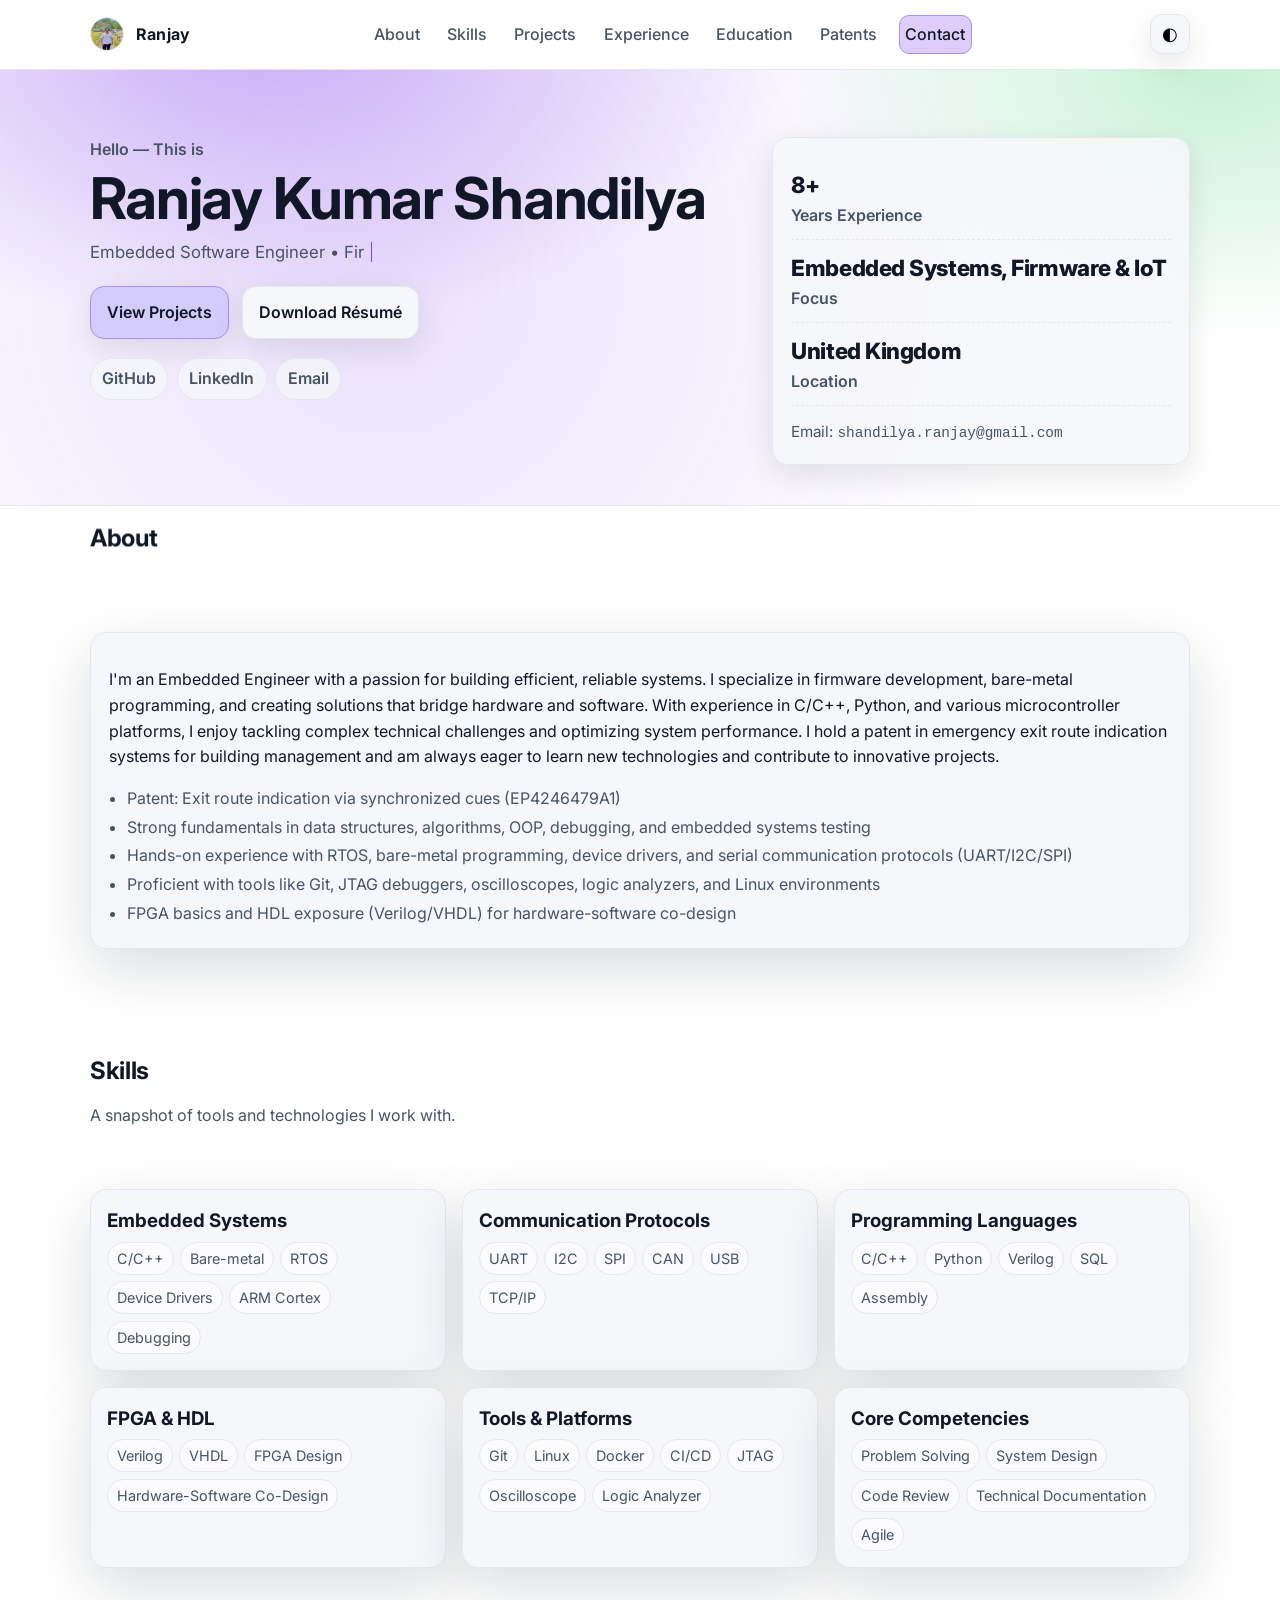
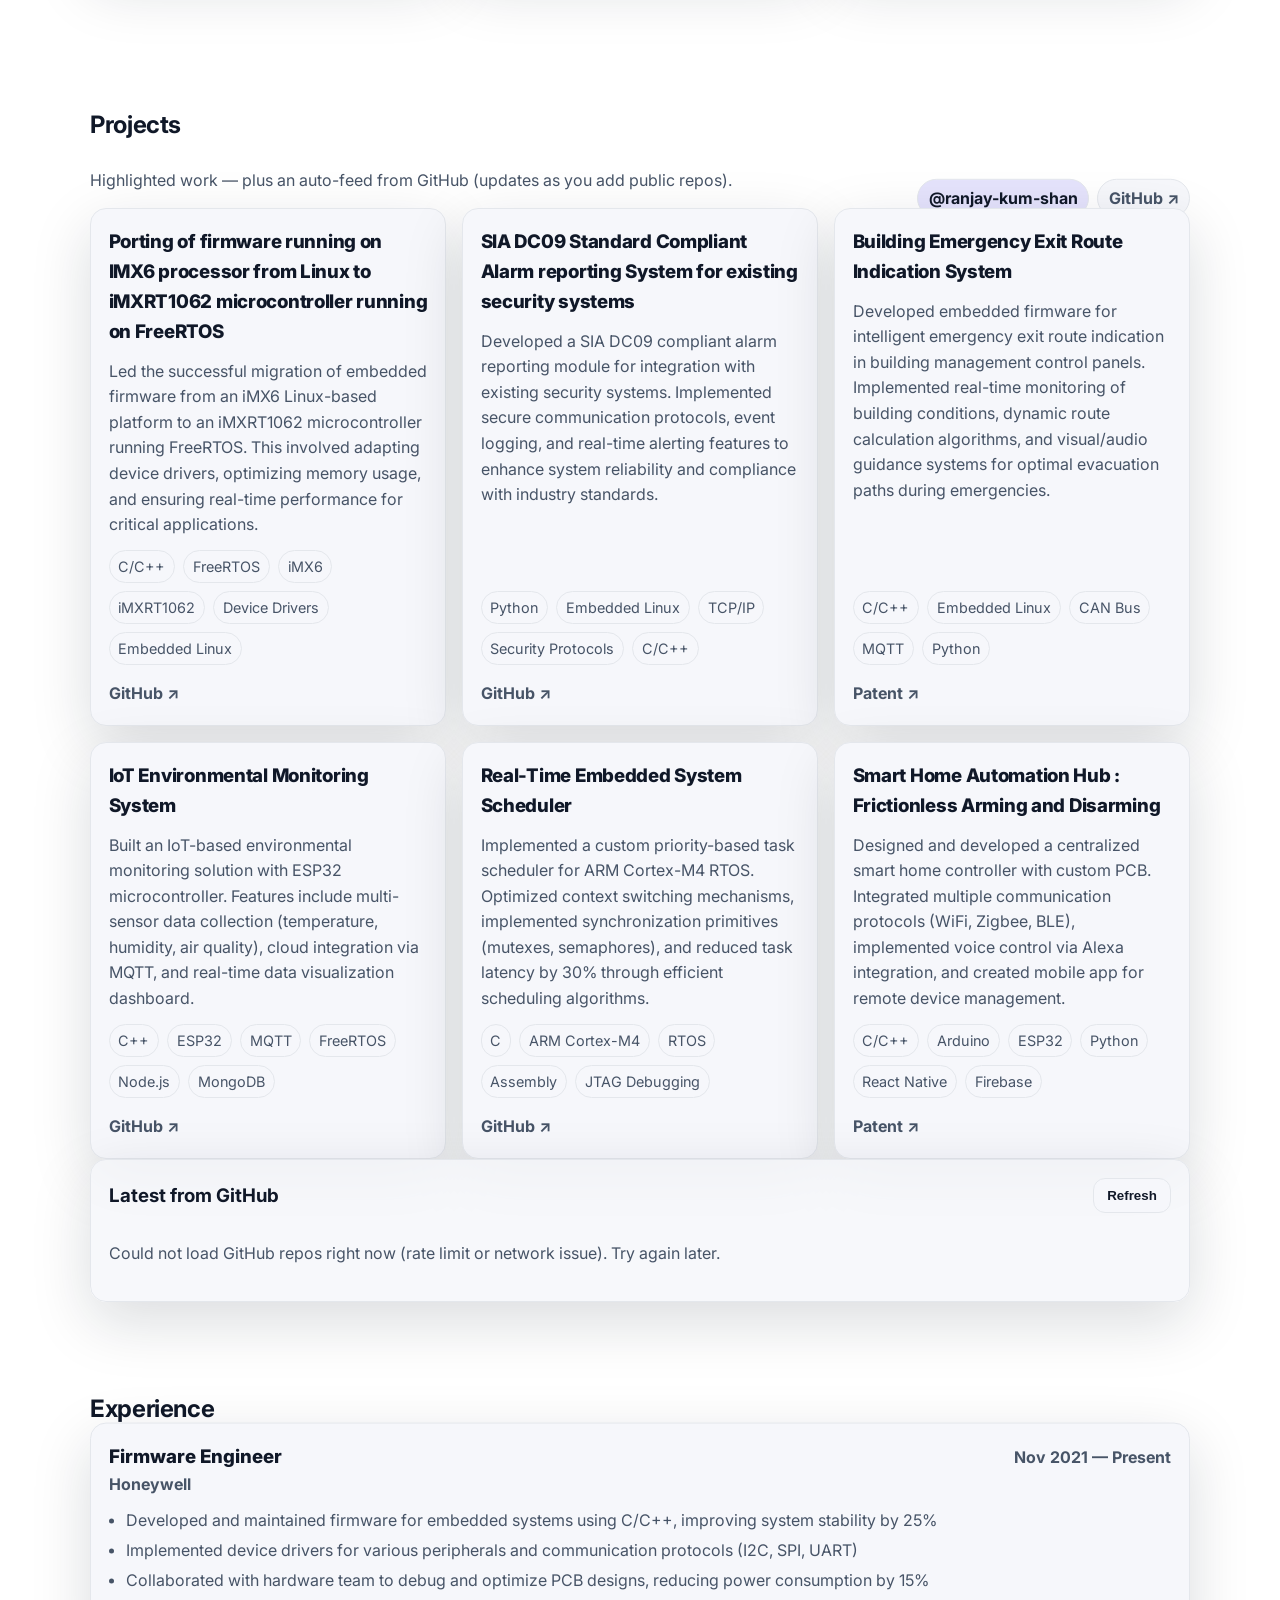
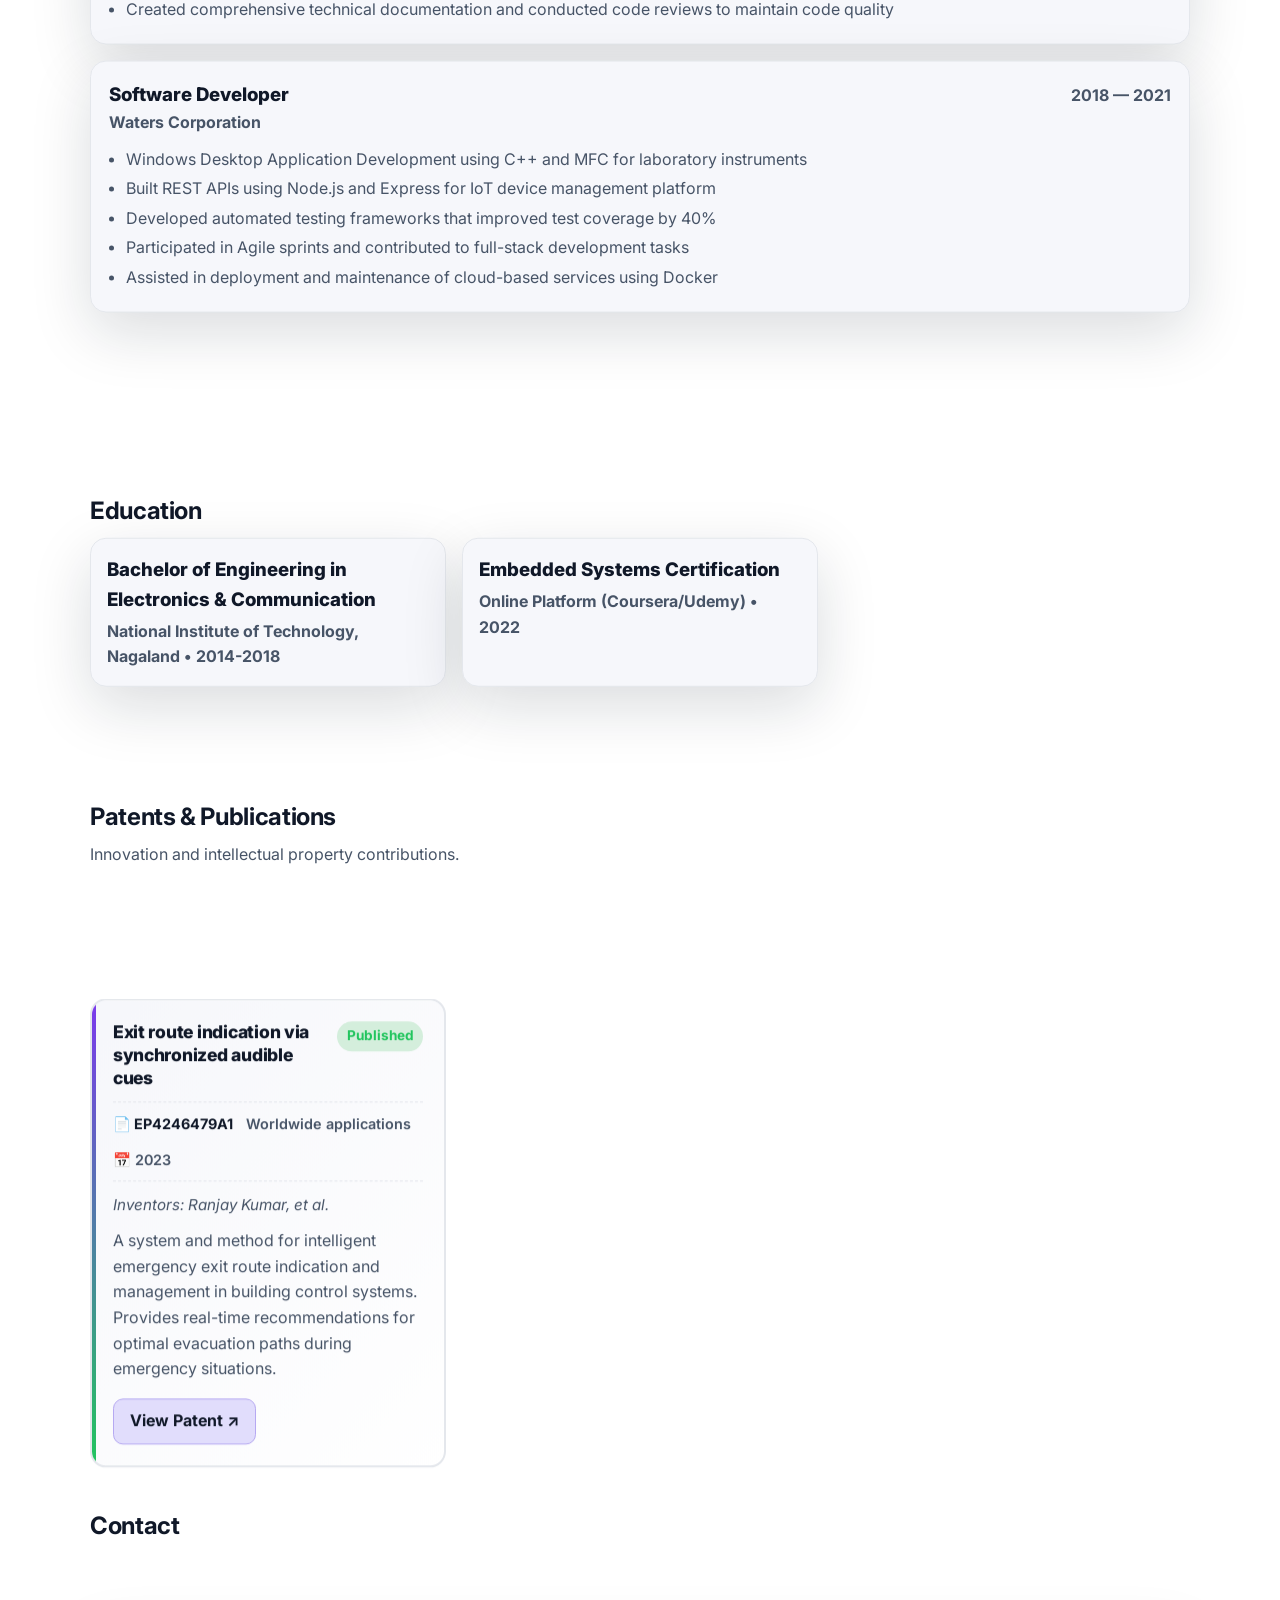
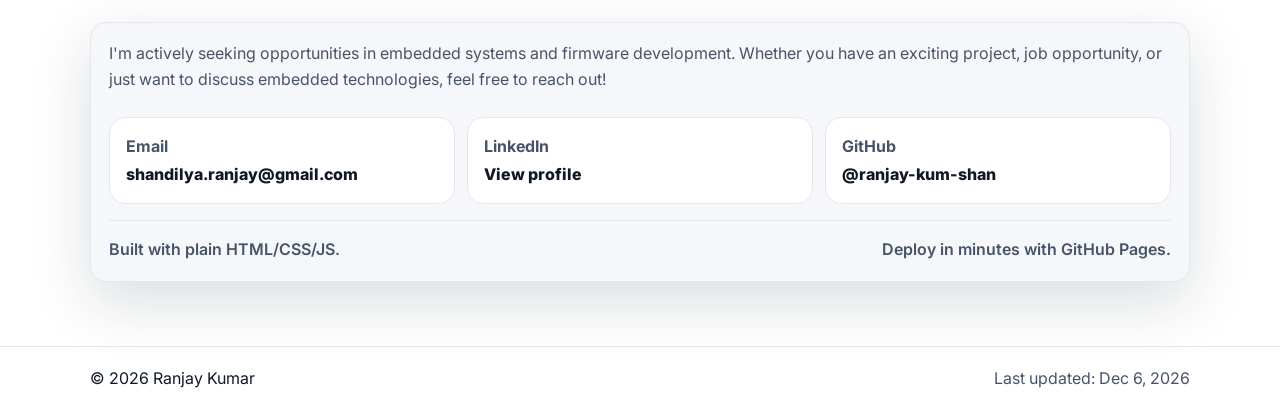
==== index.html @ 707cd42e "Update index.html" ====
<!doctype html>
<html lang="en">
<head>
  <meta charset="utf-8" />
  <meta name="viewport" content="width=device-width, initial-scale=1" />
  <meta name="description" content="Professional portfolio of Ranjay Kumar — Embedded Software Engineer specializing in firmware and embedded systems development." />
  <meta name="keywords" content="Embedded Software Engineer, Firmware Developer, Portfolio, C/C++, Python, Java" />
  <meta name="author" content="Ranjay Kumar" />
  <meta property="og:title" content="Ranjay Kumar | Embedded Software Engineer Portfolio" />
  <meta property="og:description" content="Professional portfolio showcasing embedded systems projects, skills, and experience." />
  <meta property="og:type" content="website" />
  <title>Ranjay Kumar | Portfolio</title>

  <link rel="icon" href="assets/Ranjay.png" />
  <link rel="preconnect" href="https://fonts.googleapis.com">
  <link rel="preconnect" href="https://fonts.gstatic.com" crossorigin>
  <link href="https://fonts.googleapis.com/css2?family=Inter:wght@400;500;600;700;800&display=swap" rel="stylesheet">

  <link rel="stylesheet" href="styles.css" />
</head>

<body>
  <a class="skip-link" href="#main">Skip to content</a>

  <header class="site-header">
    <div class="container header-inner">
      <a class="brand" href="#top" aria-label="Go to top">
        <img class="brand-avatar" src="assets/Ranjay.png" alt="Avatar" />
        <span class="brand-name">Ranjay</span>
      </a>

      <nav class="nav" aria-label="Primary">
        <a href="#about">About</a>
        <a href="#skills">Skills</a>
        <a href="#projects">Projects</a>
        <a href="#experience">Experience</a>
        <a href="#education">Education</a>
        <a href="#patents">Patents</a>
        <a href="#contact" class="nav-cta">Contact</a>
      </nav>

      <button id="themeToggle" class="icon-btn" aria-label="Toggle theme" title="Toggle theme">
        <span class="icon theme-icon" aria-hidden="true">◐</span>
      </button>
    </div>
  </header>

  <!-- Scroll Progress Indicator -->
  <div id="scrollProgress" class="scroll-progress" aria-hidden="true"></div>

  <main id="main">
    <section id="top" class="hero parallax-section">
      <div class="parallax-bg" data-speed="0.5"></div>
      <div class="container hero-inner">
        <div class="hero-text fade-in parallax-layer" data-speed="0.2">
          <p class="eyebrow">Hello — This is</p>
          <h1 class="hero-title">Ranjay Kumar Shandilya</h1>
          <p class="hero-subtitle">
            <span id="typingText"></span>
            <span class="typing-cursor">|</span>
          </p>

          <div class="hero-actions">
            <a class="btn primary" href="#projects">View Projects</a>
            <a class="btn" id="resumeBtn" href="#" target="_blank" rel="noopener">Download Résumé</a>
          </div>

          <div class="social-row" id="socialRow" aria-label="Social links"></div>
        </div>

        <div class="hero-card fade-in-delayed parallax-layer" data-speed="0.3" aria-label="Quick stats">
          <div class="stat">
            <div class="stat-value" id="statYears">—</div>
            <div class="stat-label">Years Experience</div>
          </div>
          <div class="stat">
            <div class="stat-value" id="statFocus">—</div>
            <div class="stat-label">Focus</div>
          </div>
          <div class="stat">
            <div class="stat-value" id="statLocation">—</div>
            <div class="stat-label">Location</div>
          </div>
          <p class="stat-note">Email: <code>shandilya.ranjay@gmail.com</code> </p>
        </div>
      </div>
    </section>

    <section id="about" class="section observe-fade layer-slide-up">
      <div class="container">
        <h2 class="parallax-layer" data-speed="0.1">About</h2>
        <div class="card card-hover parallax-layer" data-speed="0.15">
          <p id="aboutText">
            I build reliable, maintainable software and enjoy turning ambiguous requirements into clear, usable solutions.
            I’m comfortable across the stack, love learning new tools, and care about clean architecture and shipping.
          </p>
          <ul class="highlights" id="highlights"></ul>
        </div>
      </div>
    </section>

    <section id="skills" class="section observe-fade layer-slide-up">
      <div class="container">
        <h2 class="parallax-layer" data-speed="0.1">Skills</h2>
        <p class="section-lead parallax-layer" data-speed="0.12">A snapshot of tools and technologies I work with.</p>
        <div class="grid stagger-children" id="skillsGrid"></div>
      </div>
    </section>

    <section id="projects" class="section observe-fade layer-slide-up">
      <div class="container">
        <div class="section-head parallax-layer" data-speed="0.1">
          <div>
            <h2>Projects</h2>
            <p class="section-lead">
              Highlighted work — plus an auto-feed from GitHub (updates as you add public repos).
            </p>
          </div>
          <div class="pill-row">
            <span class="pill" id="githubUserPill">@ranjay-kum-shan</span>
            <a class="pill-link" id="githubProfileLink" href="https://github.com/ranjay-kum-shan" target="_blank" rel="noopener">
              GitHub ↗
            </a>
          </div>
        </div>

        <div class="grid projects stagger-children" id="featuredProjects"></div>

        <div class="card subtle card-hover">
          <div class="row between">
            <h3 class="h3">Latest from GitHub</h3>
            <button class="btn small" id="refreshRepos">Refresh</button>
          </div>
          <div class="repo-grid" id="repoGrid"></div>
          <p class="muted" id="repoNote">If you don't see anything here yet, make a repo public and refresh.</p>
        </div>
      </div>
    </section>

    <section id="experience" class="section observe-fade layer-slide-up">
      <div class="container">
        <h2 class="parallax-layer" data-speed="0.1">Experience</h2>
        <div class="timeline stagger-children parallax-layer" data-speed="0.15" id="experienceTimeline"></div>
      </div>
    </section>

    <section id="education" class="section observe-fade layer-slide-up">
      <div class="container">
        <h2 class="parallax-layer" data-speed="0.1">Education</h2>
        <div class="grid stagger-children parallax-layer" data-speed="0.15" id="educationGrid"></div>
      </div>
    </section>

    <section id="patents" class="section observe-fade layer-slide-up">
      <div class="container">
        <h2 class="parallax-layer" data-speed="0.1">Patents & Publications</h2>
        <p class="section-lead parallax-layer" data-speed="0.12">Innovation and intellectual property contributions.</p>
        <div class="grid stagger-children parallax-layer" data-speed="0.15" id="patentsGrid"></div>
      </div>
    </section>

    <section id="contact" class="section observe-fade layer-slide-up">
      <div class="container">
        <h2 class="parallax-layer" data-speed="0.1">Contact</h2>
        <div class="card card-hover parallax-layer" data-speed="0.15">
          <p class="section-lead" id="contactBlurb">
            Want to collaborate, hire, or chat about a project? Reach out — I’ll respond quickly.
          </p>

          <div class="contact-grid">
            <a class="contact-item" id="emailLink" href="#">
              <span class="contact-kicker">Email</span>
              <span class="contact-value" id="emailText">your.email@example.com</span>
            </a>
            <a class="contact-item" id="linkedinLink" href="#" target="_blank" rel="noopener">
              <span class="contact-kicker">LinkedIn</span>
              <span class="contact-value" id="linkedinText">Add your LinkedIn</span>
            </a>
            <a class="contact-item" id="githubLink" href="https://github.com/ranjay-kum-shan" target="_blank" rel="noopener">
              <span class="contact-kicker">GitHub</span>
              <span class="contact-value">@ranjay-kum-shan</span>
            </a>
          </div>

          <div class="footer-note">
            <span>Built with plain HTML/CSS/JS.</span>
            <span>Deploy in minutes with GitHub Pages.</span>
          </div>
        </div>
      </div>
    </section>
  </main>

  <footer class="site-footer">
    <div class="container footer-inner">
      <span id="footerText">© <span id="year"></span> Ranjay Kumar</span>
      <span class="muted">Last updated: <span id="lastUpdated"></span></span>
    </div>
  </footer>

  <!-- Scroll to Top Button -->
  <button id="scrollToTop" class="scroll-to-top" aria-label="Scroll to top" title="Back to top">
    <span aria-hidden="true">↑</span>
  </button>

  <script src="profile.js"></script>
  <script src="script.js"></script>
</body>
</html>
---- styles.css ----
/* ====== Base ====== */
:root{
  --bg: #0b0c10;
  --surface: #12141a;
  --surface-2:#171a22;
  --text: #f3f4f6;
  --muted:#aab0bd;
  --line:#232838;
  --accent:#7c3aed;
  --accent-2:#22c55e;

  --shadow: 0 10px 30px rgba(0,0,0,.35);
  --shadow-lg: 0 20px 60px rgba(0,0,0,.45);
  --radius: 16px;
  --transition: all 0.3s cubic-bezier(0.4, 0, 0.2, 1);
}

:root[data-theme="light"]{
  --bg:#ffffff;
  --surface:#f6f7fb;
  --surface-2:#ffffff;
  --text:#101828;
  --muted:#475467;
  --line:#e4e7ec;
  --shadow: 0 10px 30px rgba(16,24,40,.10);
  --shadow-lg: 0 20px 60px rgba(16,24,40,.15);
}

*{box-sizing:border-box}
html{scroll-behavior:smooth; scroll-padding-top: 80px;}
body{
  margin:0;
  font-family: "Inter", system-ui, -apple-system, Segoe UI, Roboto, Arial, sans-serif;
  background: var(--bg);
  color: var(--text);
  line-height:1.6;
  transition: background 0.3s ease, color 0.3s ease;
}

a{color:inherit; text-decoration:none; transition: var(--transition);}
a:hover{opacity:.92}

code{
  font-family: ui-monospace, SFMono-Regular, Menlo, Monaco, Consolas, "Liberation Mono", "Courier New", monospace;
  font-size: .95em;
}

.container{
  width:min(1100px, calc(100% - 2rem));
  margin: 0 auto;
}

.skip-link{
  position:absolute;
  left:-999px;
  top:8px;
  background:var(--surface-2);
  border:1px solid var(--line);
  padding:.6rem .8rem;
  border-radius:12px;
  z-index: 999;
}
.skip-link:focus{left:12px}

/* ====== Scroll Progress ====== */
.scroll-progress{
  position: fixed;
  top:0;
  left:0;
  height: 3px;
  background: linear-gradient(90deg, var(--accent), var(--accent-2));
  z-index: 999;
  transition: width 0.1s ease;
}

/* ====== Animations ====== */
@keyframes fadeIn {
  from { opacity: 0; transform: translateY(20px); }
  to { opacity: 1; transform: translateY(0); }
}

@keyframes fadeInDelayed {
  0%, 20% { opacity: 0; transform: translateY(20px); }
  100% { opacity: 1; transform: translateY(0); }
}

@keyframes slideInLeft {
  from { opacity: 0; transform: translateX(-30px); }
  to { opacity: 1; transform: translateX(0); }
}

@keyframes slideInRight {
  from { opacity: 0; transform: translateX(30px); }
  to { opacity: 1; transform: translateX(0); }
}

@keyframes blink {
  0%, 49% { opacity: 1; }
  50%, 100% { opacity: 0; }
}

.fade-in {
  animation: fadeIn 0.8s ease-out forwards;
}

.fade-in-delayed {
  animation: fadeInDelayed 1.2s ease-out forwards;
}

.observe-fade {
  opacity: 0;
  transform: translateY(30px);
  transition: opacity 0.6s ease, transform 0.6s ease;
}

.observe-fade.visible {
  opacity: 1;
  transform: translateY(0);
}

.stagger-children > * {
  opacity: 0;
  transform: translateY(20px);
  transition: opacity 0.5s ease, transform 0.5s ease;
}

.stagger-children.visible > * {
  opacity: 1;
  transform: translateY(0);
}

.stagger-children.visible > *:nth-child(1) { transition-delay: 0.1s; }
.stagger-children.visible > *:nth-child(2) { transition-delay: 0.2s; }
.stagger-children.visible > *:nth-child(3) { transition-delay: 0.3s; }
.stagger-children.visible > *:nth-child(4) { transition-delay: 0.4s; }
.stagger-children.visible > *:nth-child(5) { transition-delay: 0.5s; }
.stagger-children.visible > *:nth-child(6) { transition-delay: 0.6s; }

.typing-cursor {
  animation: blink 1s infinite;
  font-weight: 300;
  color: var(--accent);
}

/* ====== Parallax & Layer Effects ====== */
.parallax-section {
  position: relative;
  overflow: hidden;
}

.parallax-bg {
  position: absolute;
  top: -50px;
  left: 0;
  width: 100%;
  height: calc(100% + 100px);
  background: radial-gradient(circle at 30% 50%, color-mix(in oklab, var(--accent) 15%, transparent), transparent 70%);
  z-index: -1;
  will-change: transform;
}

.parallax-layer {
  will-change: transform;
  transition: transform 0.1s ease-out;
}

.layer-slide-up {
  opacity: 0;
  transform: translateY(60px) scale(0.95);
  transition: opacity 0.8s cubic-bezier(0.4, 0, 0.2, 1), 
              transform 0.8s cubic-bezier(0.4, 0, 0.2, 1);
}

.layer-slide-up.layer-active {
  opacity: 1;
  transform: translateY(0) scale(1);
}

/* Depth shadow effect for layers */
.layer-slide-up.layer-active .card,
.layer-slide-up.layer-active .skill-card,
.layer-slide-up.layer-active .project-card,
.layer-slide-up.layer-active .timeline-item,
.layer-slide-up.layer-active .edu-card {
  animation: layerFloat 0.8s ease-out forwards;
}

@keyframes layerFloat {
  0% {
    transform: translateY(30px);
    opacity: 0;
    box-shadow: var(--shadow);
  }
  60% {
    transform: translateY(-5px);
  }
  100% {
    transform: translateY(0);
    opacity: 1;
    box-shadow: var(--shadow-lg);
  }
}

/* ====== Header ====== */
.site-header{
  position: sticky;
  top:0;
  z-index:50;
  backdrop-filter: blur(10px);
  background: color-mix(in oklab, var(--bg) 70%, transparent);
  border-bottom:1px solid var(--line);
  transition: var(--transition);
}
.site-header:hover{
  border-bottom-color: color-mix(in oklab, var(--accent) 40%, var(--line));
}
.header-inner{
  display:flex;
  align-items:center;
  justify-content:space-between;
  padding:.9rem 0;
  gap:1rem;
}

.brand{
  display:flex;
  align-items:center;
  gap:.75rem;
  font-weight:700;
}
.brand-avatar{
  width:34px;
  height:34px;
  border-radius:50%;
  border:1px solid var(--line);
  background:var(--surface-2);
}
.brand-name{letter-spacing:.2px}

.nav{
  display:flex;
  gap:1rem;
  align-items:center;
  font-weight:500;
  color: var(--muted);
}
.nav a{padding:.35rem .35rem; border-radius:10px}
.nav a:hover{background: color-mix(in oklab, var(--surface) 70%, transparent); color: var(--text)}
.nav-cta{
  color: var(--text) !important;
  background: color-mix(in oklab, var(--accent) 25%, transparent);
  border:1px solid color-mix(in oklab, var(--accent) 55%, var(--line));
}

.icon-btn{
  display:inline-flex;
  align-items:center;
  justify-content:center;
  width:40px;
  height:40px;
  border-radius:12px;
  background:var(--surface);
  border:1px solid var(--line);
  cursor:pointer;
  box-shadow: var(--shadow);
  transition: var(--transition);
}
.icon-btn:hover{
  transform: scale(1.05);
  border-color: var(--accent);
}
.icon-btn:active{
  transform: scale(0.95);
}
.icon{font-size:18px}
.theme-icon{
  transition: transform 0.3s ease;
}
.icon-btn:hover .theme-icon{
  transform: rotate(180deg);
}

/* ====== Hero ====== */
.hero{
  padding: 4.2rem 0 2.5rem;
  border-bottom:1px solid var(--line);
  background:
    radial-gradient(900px 500px at 20% -10%, color-mix(in oklab, var(--accent) 35%, transparent), transparent 60%),
    radial-gradient(700px 450px at 95% 0%, color-mix(in oklab, var(--accent-2) 25%, transparent), transparent 60%);
  perspective: 1000px;
  transform-style: preserve-3d;
}
.hero-inner{
  display:grid;
  grid-template-columns: 1.4fr .9fr;
  gap: 2rem;
  align-items: start;
}
.eyebrow{
  margin:0;
  color: var(--muted);
  font-weight:600;
}
.hero-title{
  margin:.3rem 0 .2rem;
  font-size: clamp(2.4rem, 4.5vw, 3.6rem);
  line-height:1.1;
  letter-spacing:-0.02em;
}
.hero-subtitle{
  margin:.5rem 0 1.3rem;
  color: var(--muted);
  font-size: 1.05rem;
}
.hero-actions{
  display:flex;
  gap:.8rem;
  flex-wrap:wrap;
  margin-bottom: 1.2rem;
}
.btn{
  display:inline-flex;
  align-items:center;
  justify-content:center;
  padding:.78rem 1rem;
  border-radius: 14px;
  border:1px solid var(--line);
  background: var(--surface);
  color: var(--text);
  font-weight:600;
  box-shadow: var(--shadow);
  transition: var(--transition);
  cursor: pointer;
}
.btn:hover{
  transform: translateY(-2px);
  box-shadow: var(--shadow-lg);
}
.btn:active{
  transform: translateY(0);
}
.btn.primary{
  background: color-mix(in oklab, var(--accent) 25%, var(--surface));
  border:1px solid color-mix(in oklab, var(--accent) 55%, var(--line));
}
.btn.primary:hover{
  background: color-mix(in oklab, var(--accent) 35%, var(--surface));
}
.btn.small{padding:.55rem .8rem; border-radius:12px; font-weight:600; box-shadow:none}
.btn.small:hover{
  transform: translateY(-1px);
  box-shadow: var(--shadow);
}

.social-row{display:flex; gap:.55rem; flex-wrap:wrap}
.social-pill{
  padding:.45rem .7rem;
  border-radius:999px;
  border:1px solid var(--line);
  background: color-mix(in oklab, var(--surface) 75%, transparent);
  color: var(--muted);
  font-weight:600;
  transition: var(--transition);
}
.social-pill:hover{
  color: var(--text);
  border-color: var(--accent);
  transform: translateY(-2px);
  box-shadow: var(--shadow);
}

/* ====== Cards / Sections ====== */
.section{
  padding: 4rem 0;
  position: relative;
  margin: 0;
}
.section h2{
  margin: 0 0 1.5rem;
  letter-spacing:-0.015em;
  transition: transform 0.3s ease;
}
.section-lead{margin: 0 0 1.5rem; color: var(--muted)}
.card{
  background: var(--surface);
  border:1px solid var(--line);
  border-radius: var(--radius);
  padding: 1.15rem;
  box-shadow: var(--shadow);
  transition: var(--transition);
}
.card.card-hover:hover{
  transform: translateY(-4px);
  box-shadow: var(--shadow-lg);
  border-color: color-mix(in oklab, var(--accent) 40%, var(--line));
}
.card.subtle{
  background: color-mix(in oklab, var(--surface) 80%, transparent);
  box-shadow:none;
}

.highlights{
  margin:1rem 0 0;
  padding: 0 0 0 1.1rem;
  color: var(--muted);
}
.highlights li{margin:.2rem 0}

.grid{
  display:grid;
  grid-template-columns: repeat(3, 1fr);
  gap: 1rem;
}
@media (max-width: 960px){
  .hero-inner{grid-template-columns:1fr}
  .nav{display:none}
  .grid{grid-template-columns:1fr 1fr}
}
@media (max-width: 640px){
  .grid{grid-template-columns:1fr}
}

.skill-card{
  padding: 1rem;
  border-radius: var(--radius);
  border:1px solid var(--line);
  background: var(--surface);
  transition: var(--transition);
}
.skill-card:hover{
  transform: translateY(-4px);
  box-shadow: var(--shadow-lg);
  border-color: color-mix(in oklab, var(--accent) 40%, var(--line));
}
.skill-title{margin:0 0 .35rem; font-weight:700}
.skill-tags{
  display:flex; flex-wrap:wrap; gap:.4rem;
}
.tag{
  font-size:.9rem;
  padding:.25rem .55rem;
  border-radius:999px;
  border:1px solid var(--line);
  color: var(--muted);
  background: color-mix(in oklab, var(--surface-2) 55%, transparent);
  transition: var(--transition);
}
.tag:hover{
  border-color: var(--accent);
  color: var(--text);
  transform: scale(1.05);
}

/* ====== Quick stats ====== */
.hero-card{
  background: color-mix(in oklab, var(--surface) 85%, transparent);
  border:1px solid var(--line);
  border-radius: var(--radius);
  padding: 1.15rem;
  box-shadow: var(--shadow);
}
.stat{padding:.65rem 0; border-bottom:1px dashed var(--line)}
.stat:last-child{border-bottom:none}
.stat-value{font-size:1.4rem; font-weight:800; letter-spacing:-0.02em}
.stat-label{color: var(--muted); font-weight:600}
.stat-note{margin:.9rem 0 0; color: var(--muted); font-size:.95rem}

/* ====== Projects ====== */
.section-head{
  display:flex;
  align-items:flex-end;
  justify-content:space-between;
  gap:1rem;
  flex-wrap:wrap;
}
.pill-row{display:flex; gap:.5rem; align-items:center; flex-wrap:wrap}
.pill{
  padding:.35rem .65rem;
  border-radius:999px;
  border:1px solid var(--line);
  background: color-mix(in oklab, var(--accent) 12%, var(--surface));
  color: var(--text);
  font-weight:700;
}
.pill-link{
  padding:.35rem .65rem;
  border-radius:999px;
  border:1px solid var(--line);
  background: var(--surface);
  color: var(--muted);
  font-weight:700;
}
.pill-link:hover{color: var(--text)}

.projects .project-card{
  display:flex;
  flex-direction:column;
  gap:.75rem;
  padding: 1.1rem;
  border-radius: var(--radius);
  border:1px solid var(--line);
  background: var(--surface);
  transition: var(--transition);
}
.projects .project-card:hover{
  transform: translateY(-6px);
  box-shadow: var(--shadow-lg);
  border-color: color-mix(in oklab, var(--accent) 50%, var(--line));
}
.project-title{margin:0; font-weight:800; letter-spacing:-0.015em}
.project-desc{margin:0; color: var(--muted)}
.project-meta{display:flex; gap:.5rem; flex-wrap:wrap; align-items:center; margin-top:auto}
.meta-pill{
  font-size:.9rem;
  padding:.25rem .55rem;
  border-radius:999px;
  border:1px solid var(--line);
  color: var(--muted);
}
.project-links{margin-top:.25rem; display:flex; gap:.6rem; flex-wrap:wrap}
.link{
  color: var(--muted);
  font-weight:700;
  border-bottom: 1px solid transparent;
}
.link:hover{color: var(--text); border-bottom-color: var(--text)}

/* ====== Repo grid ====== */
.repo-grid{
  margin-top:.75rem;
  display:grid;
  grid-template-columns: repeat(2, 1fr);
  gap:.75rem;
}
@media (max-width: 640px){ .repo-grid{grid-template-columns:1fr} }

.repo-card{
  padding:.9rem;
  border-radius: var(--radius);
  border:1px solid var(--line);
  background: var(--surface-2);
  transition: var(--transition);
}
.repo-card:hover{
  transform: translateY(-3px);
  box-shadow: var(--shadow);
  border-color: color-mix(in oklab, var(--accent) 40%, var(--line));
}
.repo-top{display:flex; justify-content:space-between; gap:.75rem; align-items:flex-start}
.repo-name{font-weight:800}
.repo-desc{margin:.35rem 0 .65rem; color: var(--muted)}
.repo-bottom{display:flex; gap:.6rem; flex-wrap:wrap; color: var(--muted); font-weight:600; font-size:.95rem}
.muted{color: var(--muted)}

/* ====== Timeline ====== */
.timeline{
  display:grid;
  gap: 1rem;
  margin-top: 1rem;
}
.timeline-item{
  padding: 1.1rem;
  border-radius: var(--radius);
  border:1px solid var(--line);
  background: var(--surface);
  transition: var(--transition);
}
.timeline-item:hover{
  transform: translateX(8px);
  box-shadow: var(--shadow-lg);
  border-color: color-mix(in oklab, var(--accent) 40%, var(--line));
}
.timeline-top{
  display:flex;
  justify-content:space-between;
  gap:1rem;
  flex-wrap:wrap;
  align-items:baseline;
}
.timeline-role{margin:0; font-weight:800}
.timeline-org{color: var(--muted); font-weight:700}
.timeline-dates{color: var(--muted); font-weight:700}
.timeline-bullets{margin:.7rem 0 0; padding-left: 1.1rem; color: var(--muted)}
.timeline-bullets li{margin:.25rem 0}

/* ====== Education ====== */
.edu-card{
  padding: 1rem;
  border-radius: var(--radius);
  border:1px solid var(--line);
  background: var(--surface);
  transition: var(--transition);
}
.edu-card:hover{
  transform: translateY(-4px);
  box-shadow: var(--shadow-lg);
  border-color: color-mix(in oklab, var(--accent) 40%, var(--line));
}
.edu-title{margin:0; font-weight:800}
.edu-meta{margin:.25rem 0 0; color: var(--muted); font-weight:700}

.grid.edu-grid{
  margin-top: 1rem;
}

/* ====== Patents ====== */
.patent-card{
  padding: 1.3rem;
  border-radius: var(--radius);
  border:2px solid var(--line);
  background: linear-gradient(135deg, var(--surface) 0%, var(--surface-2) 100%);
  transition: var(--transition);
  position: relative;
  overflow: hidden;
}
.patent-card::before{
  content: '';
  position: absolute;
  top: 0;
  left: 0;
  width: 4px;
  height: 100%;
  background: linear-gradient(180deg, var(--accent), var(--accent-2));
}
.patent-card:hover{
  transform: translateY(-6px) scale(1.02);
  box-shadow: var(--shadow-lg);
  border-color: var(--accent);
}
.patent-header{
  display: flex;
  justify-content: space-between;
  align-items: flex-start;
  gap: 1rem;
  margin-bottom: .75rem;
}
.patent-title{
  margin:0;
  font-weight:800;
  font-size: 1.1rem;
  letter-spacing:-0.015em;
  line-height: 1.3;
}
.patent-status{
  padding: .25rem .6rem;
  border-radius: 999px;
  background: color-mix(in oklab, var(--accent-2) 20%, var(--surface));
  color: var(--accent-2);
  font-size: .85rem;
  font-weight: 700;
  white-space: nowrap;
}
.patent-meta{
  display: flex;
  gap: .8rem;
  flex-wrap: wrap;
  margin-bottom: .7rem;
  padding: .6rem 0;
  border-top: 1px dashed var(--line);
  border-bottom: 1px dashed var(--line);
}
.patent-meta span{
  font-size: .9rem;
  color: var(--muted);
  font-weight: 600;
}
.patent-number{
  color: var(--text) !important;
  font-weight: 700 !important;
}
.patent-inventors{
  margin: .5rem 0;
  color: var(--muted);
  font-size: .95rem;
  font-style: italic;
}
.patent-desc{
  margin: .7rem 0 1rem;
  color: var(--muted);
  line-height: 1.6;
}
.patent-link{
  display: inline-flex;
  align-items: center;
  padding: .6rem 1rem;
  border-radius: 10px;
  background: color-mix(in oklab, var(--accent) 15%, var(--surface));
  border: 1px solid color-mix(in oklab, var(--accent) 40%, var(--line));
  color: var(--text);
  font-weight: 700;
  transition: var(--transition);
}
.patent-link:hover{
  background: color-mix(in oklab, var(--accent) 25%, var(--surface));
  transform: translateX(4px);
  border-color: var(--accent);
}

/* ====== Contact ====== */
.contact-grid{
  display:grid;
  grid-template-columns: repeat(3, 1fr);
  gap:.75rem;
  margin-top: 1rem;
}
@media (max-width: 960px){ .contact-grid{grid-template-columns:1fr} }

.contact-item{
  padding: 1rem;
  border-radius: var(--radius);
  border:1px solid var(--line);
  background: var(--surface-2);
  transition: var(--transition);
}
.contact-item:hover{
  transform: translateY(-4px);
  box-shadow: var(--shadow);
  border-color: color-mix(in oklab, var(--accent) 50%, var(--line));
}
.contact-kicker{display:block; color: var(--muted); font-weight:700}
.contact-value{display:block; font-weight:800; margin-top:.15rem}

.footer-note{
  margin-top: 1rem;
  padding-top: 1rem;
  border-top:1px solid var(--line);
  display:flex;
  justify-content:space-between;
  gap:1rem;
  flex-wrap:wrap;
  color: var(--muted);
  font-weight:600;
}

/* ====== Footer ====== */
.site-footer{
  border-top: 1px solid var(--line);
  padding: 1.2rem 0;
}
.footer-inner{
  display:flex;
  align-items:center;
  justify-content:space-between;
  gap:1rem;
  flex-wrap:wrap;
}
.row{display:flex; gap:.75rem; align-items:center}
.between{justify-content:space-between}
.h3{margin:0}

/* ====== Scroll to Top Button ====== */
.scroll-to-top{
  position: fixed;
  bottom: 2rem;
  right: 2rem;
  width: 50px;
  height: 50px;
  border-radius: 50%;
  background: var(--accent);
  color: white;
  border: none;
  cursor: pointer;
  display: flex;
  align-items: center;
  justify-content: center;
  font-size: 24px;
  box-shadow: var(--shadow-lg);
  opacity: 0;
  visibility: hidden;
  transform: translateY(20px);
  transition: var(--transition);
  z-index: 40;
}
.scroll-to-top.visible{
  opacity: 1;
  visibility: visible;
  transform: translateY(0);
}
.scroll-to-top:hover{
  transform: translateY(-4px) scale(1.05);
  box-shadow: 0 25px 70px rgba(124, 58, 237, .5);
}
.scroll-to-top:active{
  transform: translateY(-2px) scale(1);
}

/* ====== Responsive Adjustments ====== */
@media (max-width: 640px) {
  .scroll-to-top {
    bottom: 1rem;
    right: 1rem;
    width: 45px;
    height: 45px;
  }
}
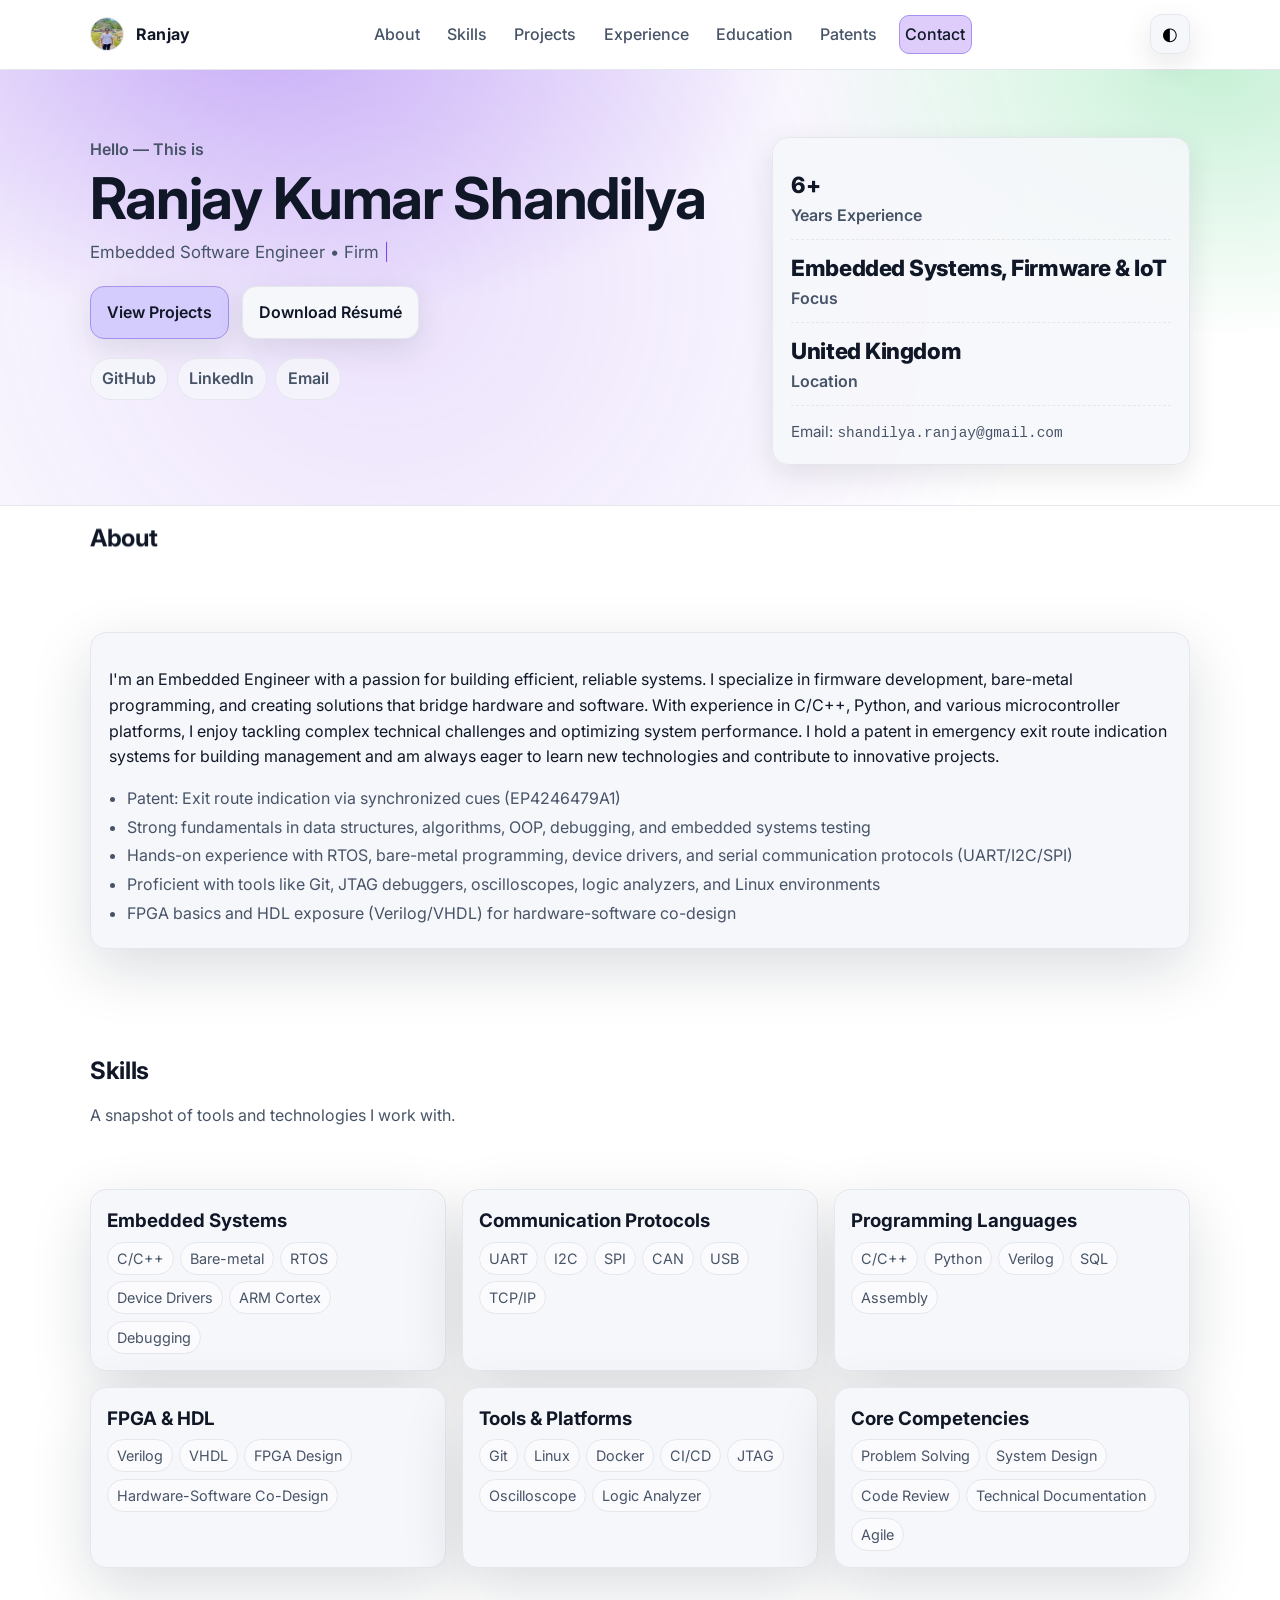
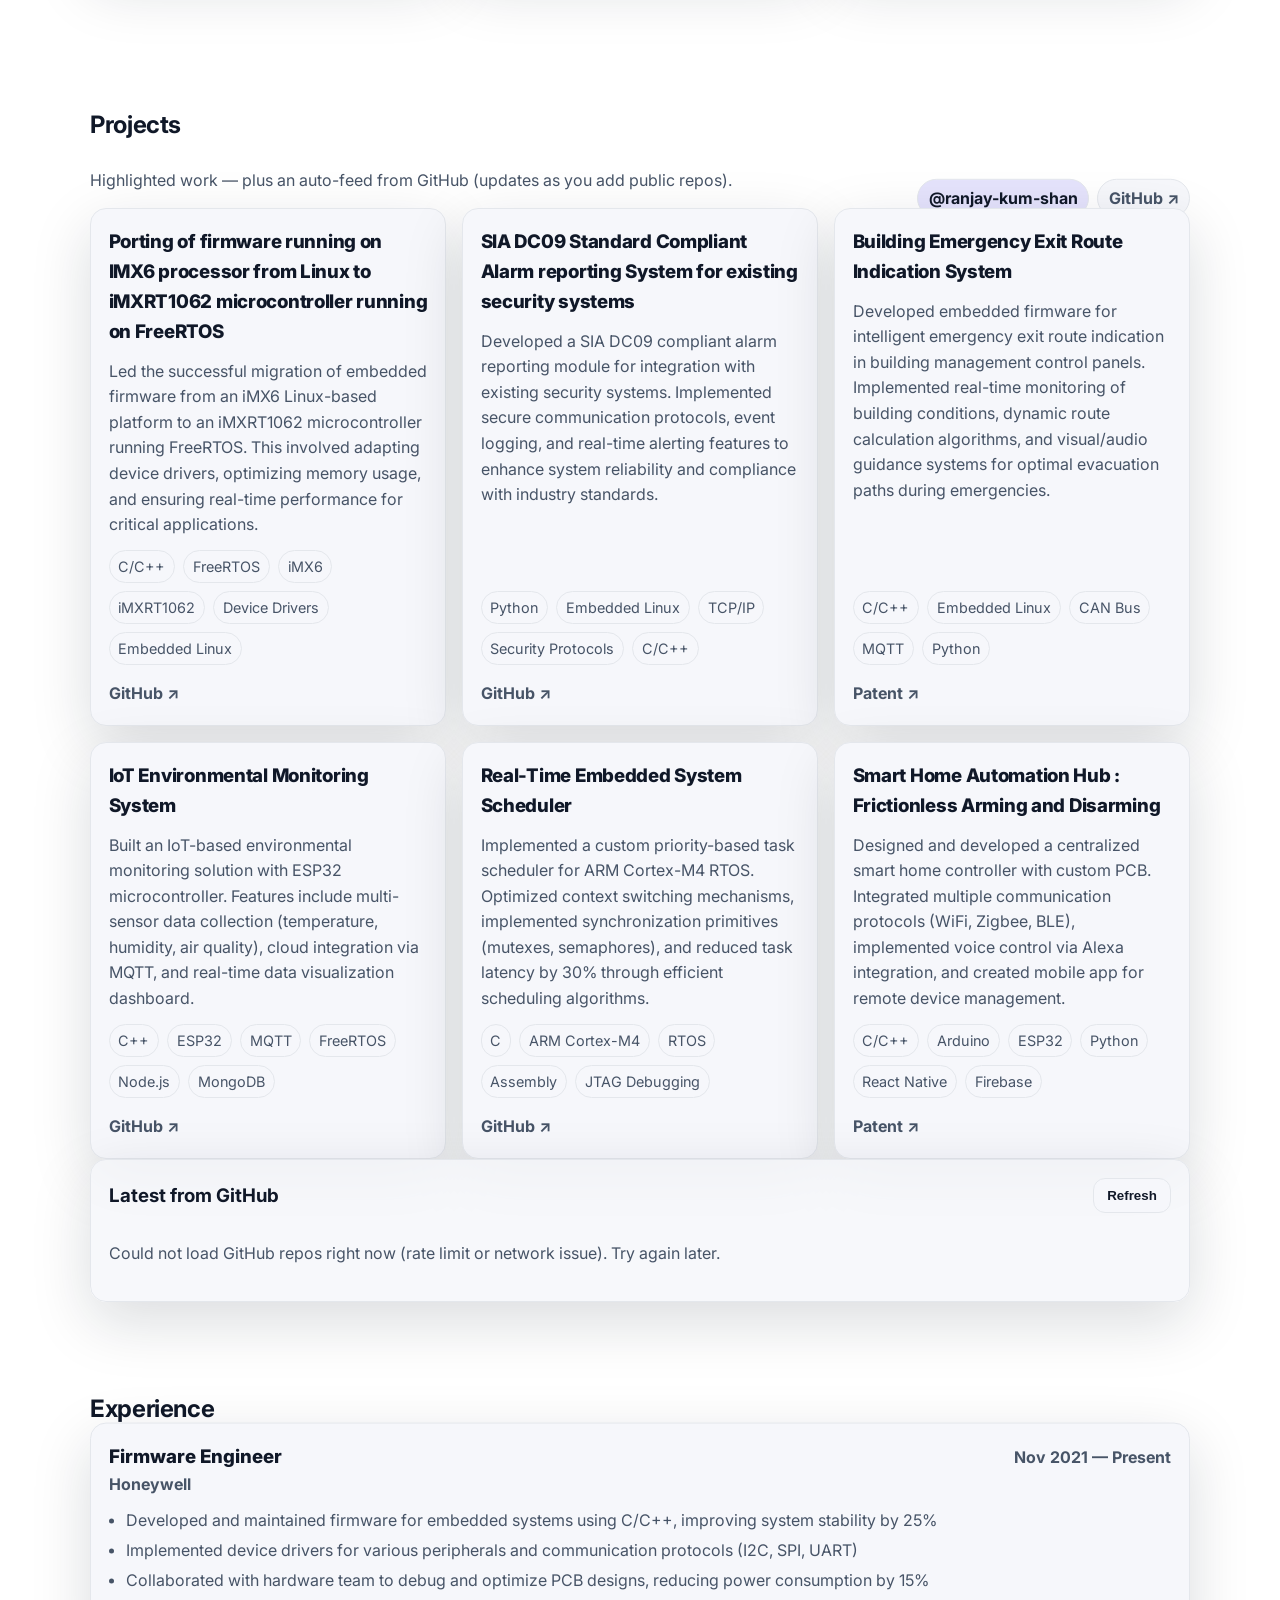
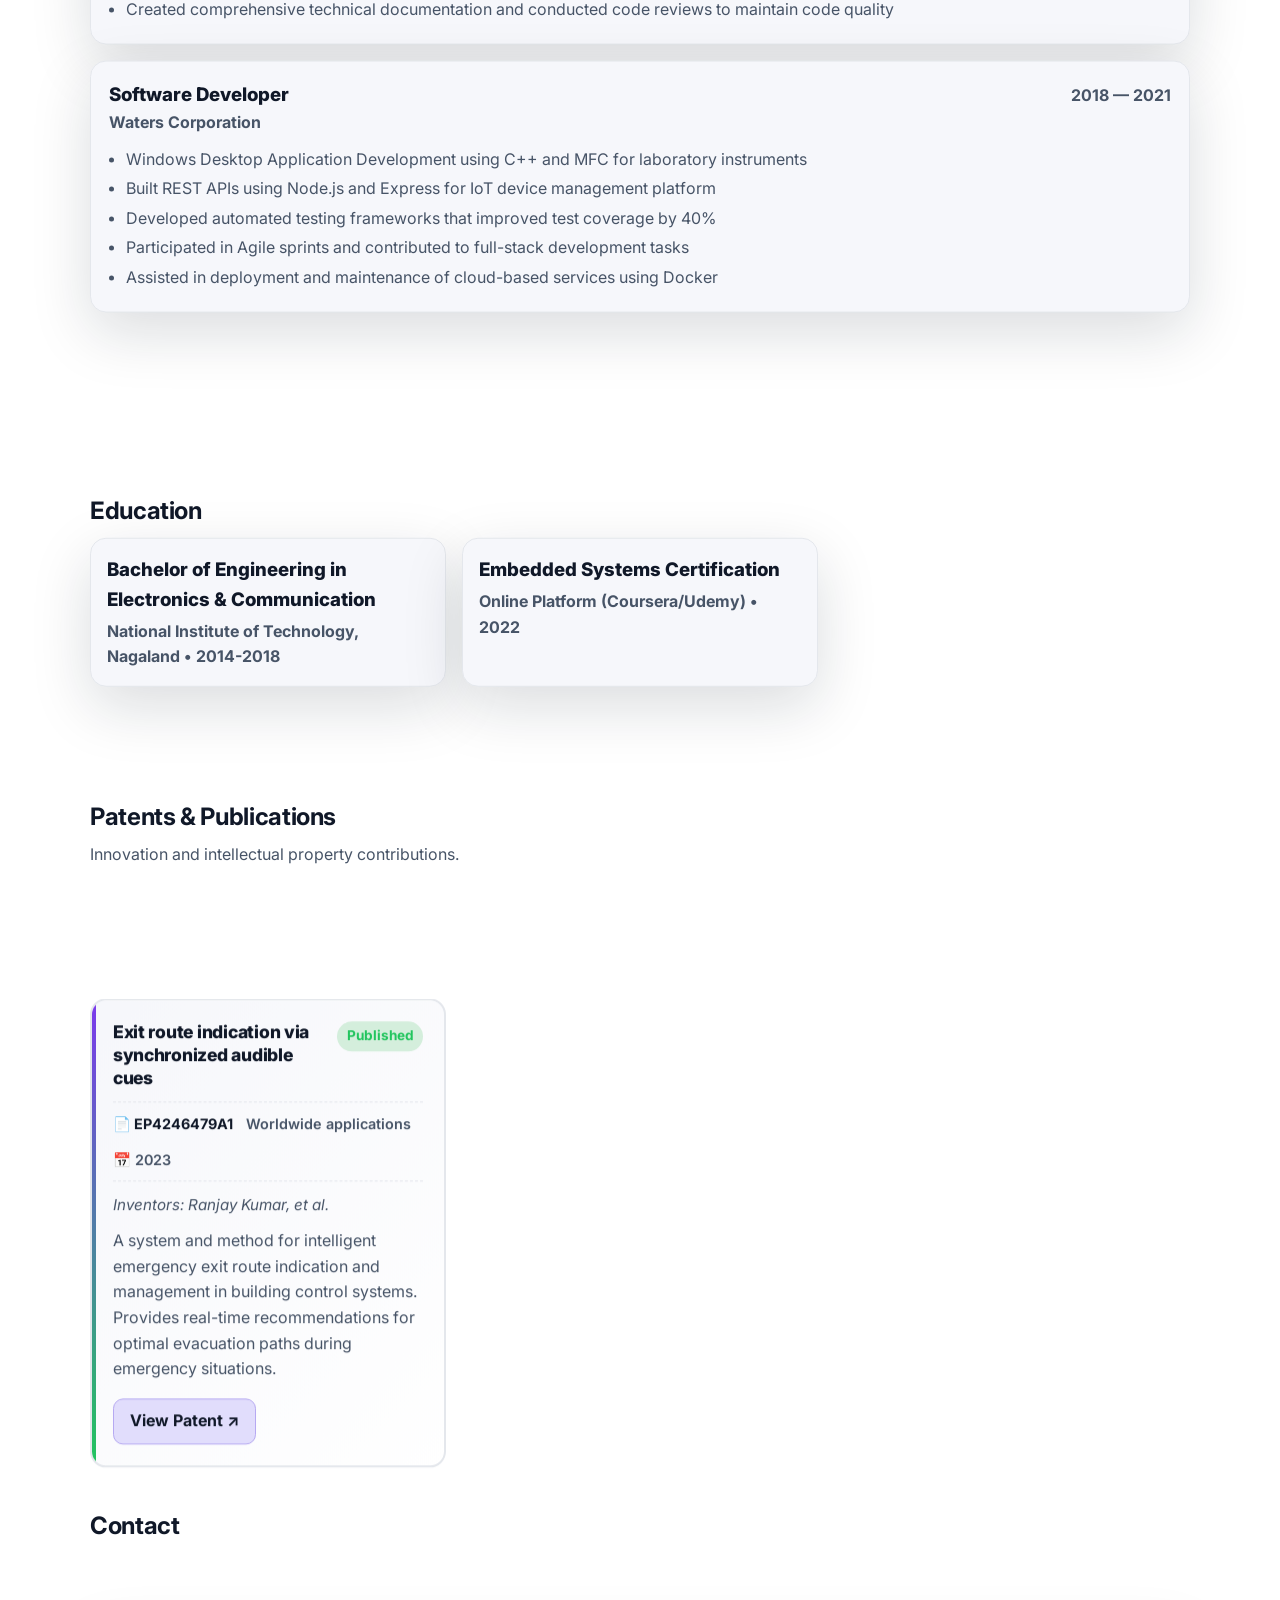
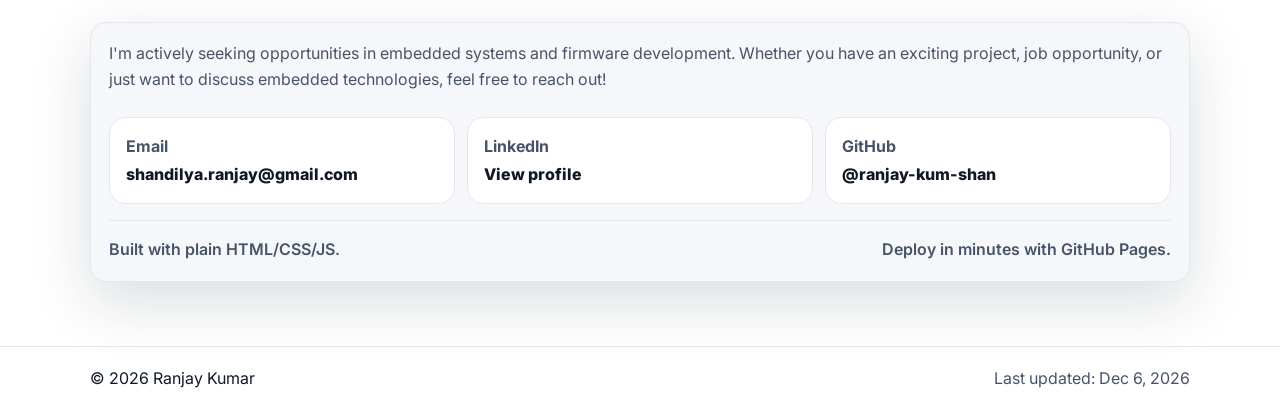
==== commit 41f74323: "Update index.html" ====
--- a/index.html
+++ b/index.html
@@ -4,7 +4,7 @@
   <meta charset="utf-8" />
   <meta name="viewport" content="width=device-width, initial-scale=1" />
   <meta name="description" content="Professional portfolio of Ranjay Kumar — Embedded Software Engineer specializing in firmware and embedded systems development." />
-  <meta name="keywords" content="Embedded Software Engineer, Firmware Developer, Portfolio, C/C++, Python, Java" />
+  <meta name="keywords" content="Embedded Systems Engineer, Firmware Developer, Portfolio, C/C++, Python, Java" />
   <meta name="author" content="Ranjay Kumar" />
   <meta property="og:title" content="Ranjay Kumar | Embedded Software Engineer Portfolio" />
   <meta property="og:description" content="Professional portfolio showcasing embedded systems projects, skills, and experience." />
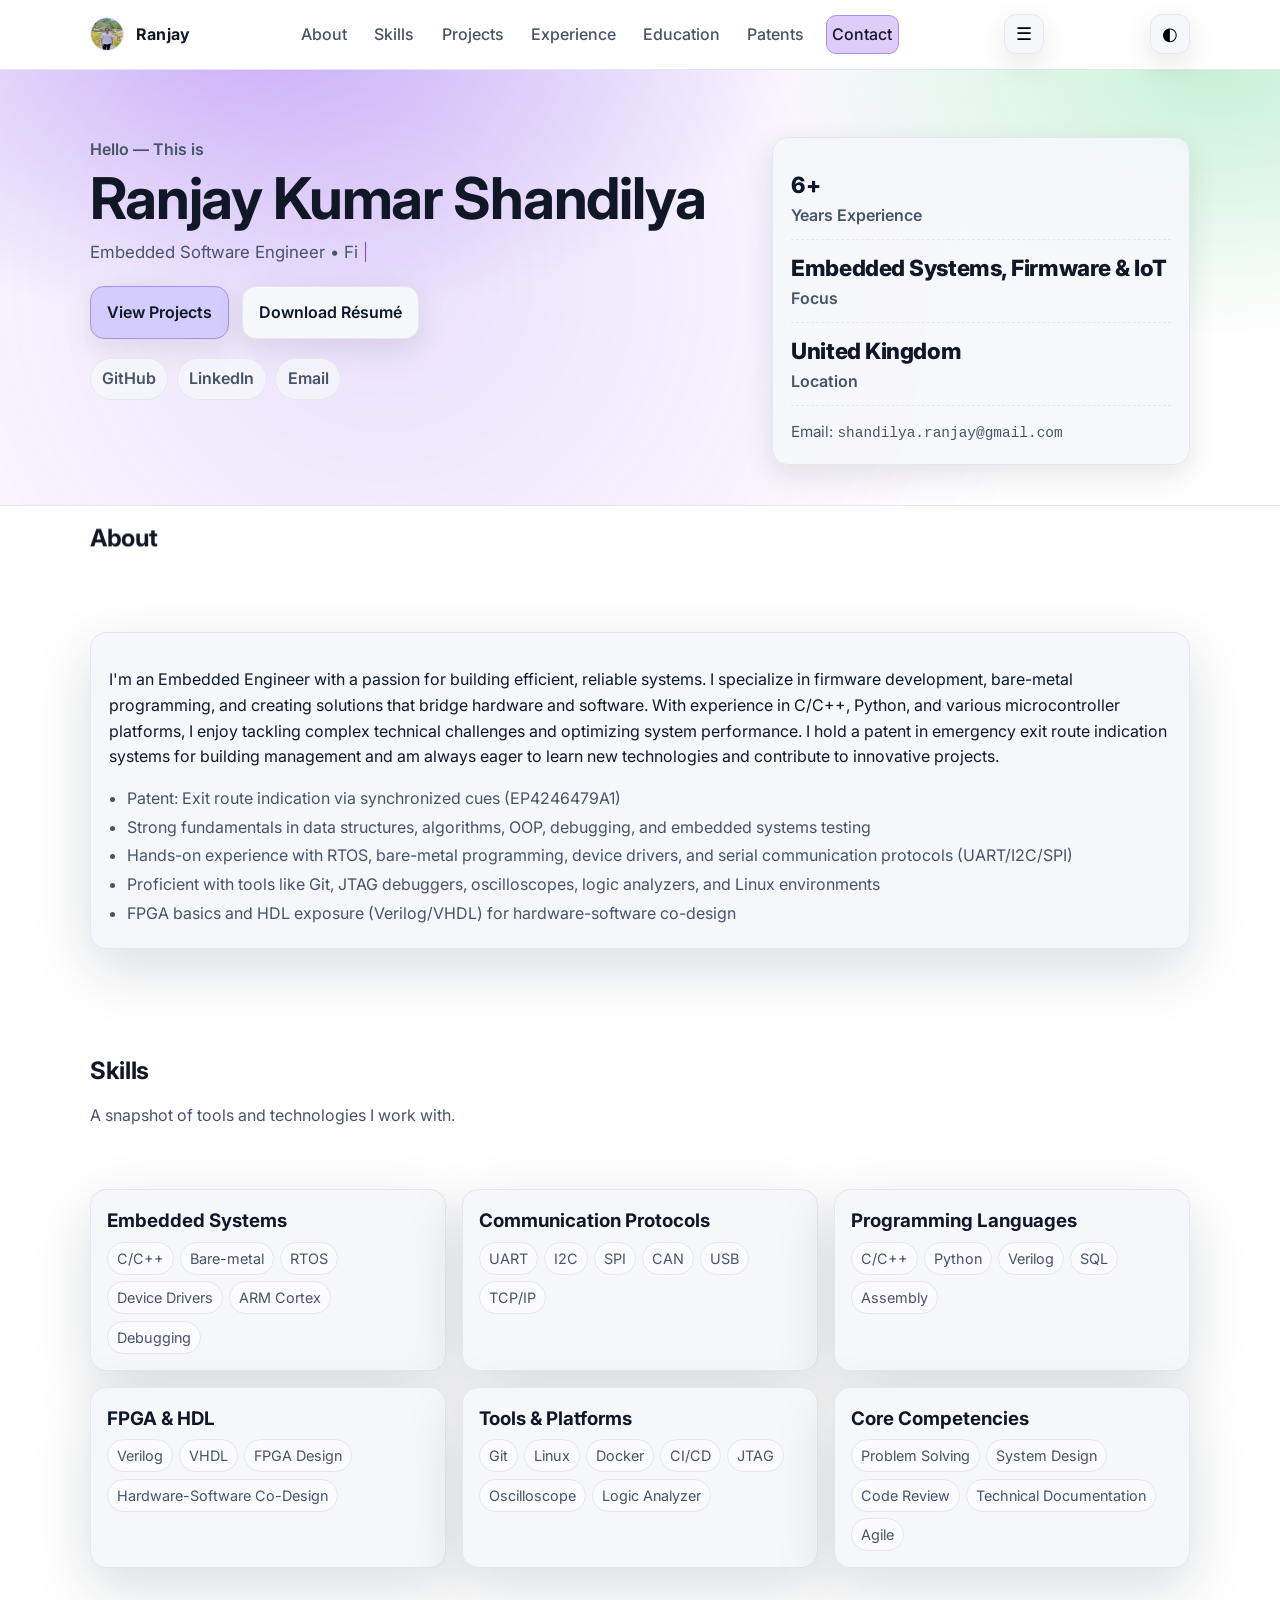
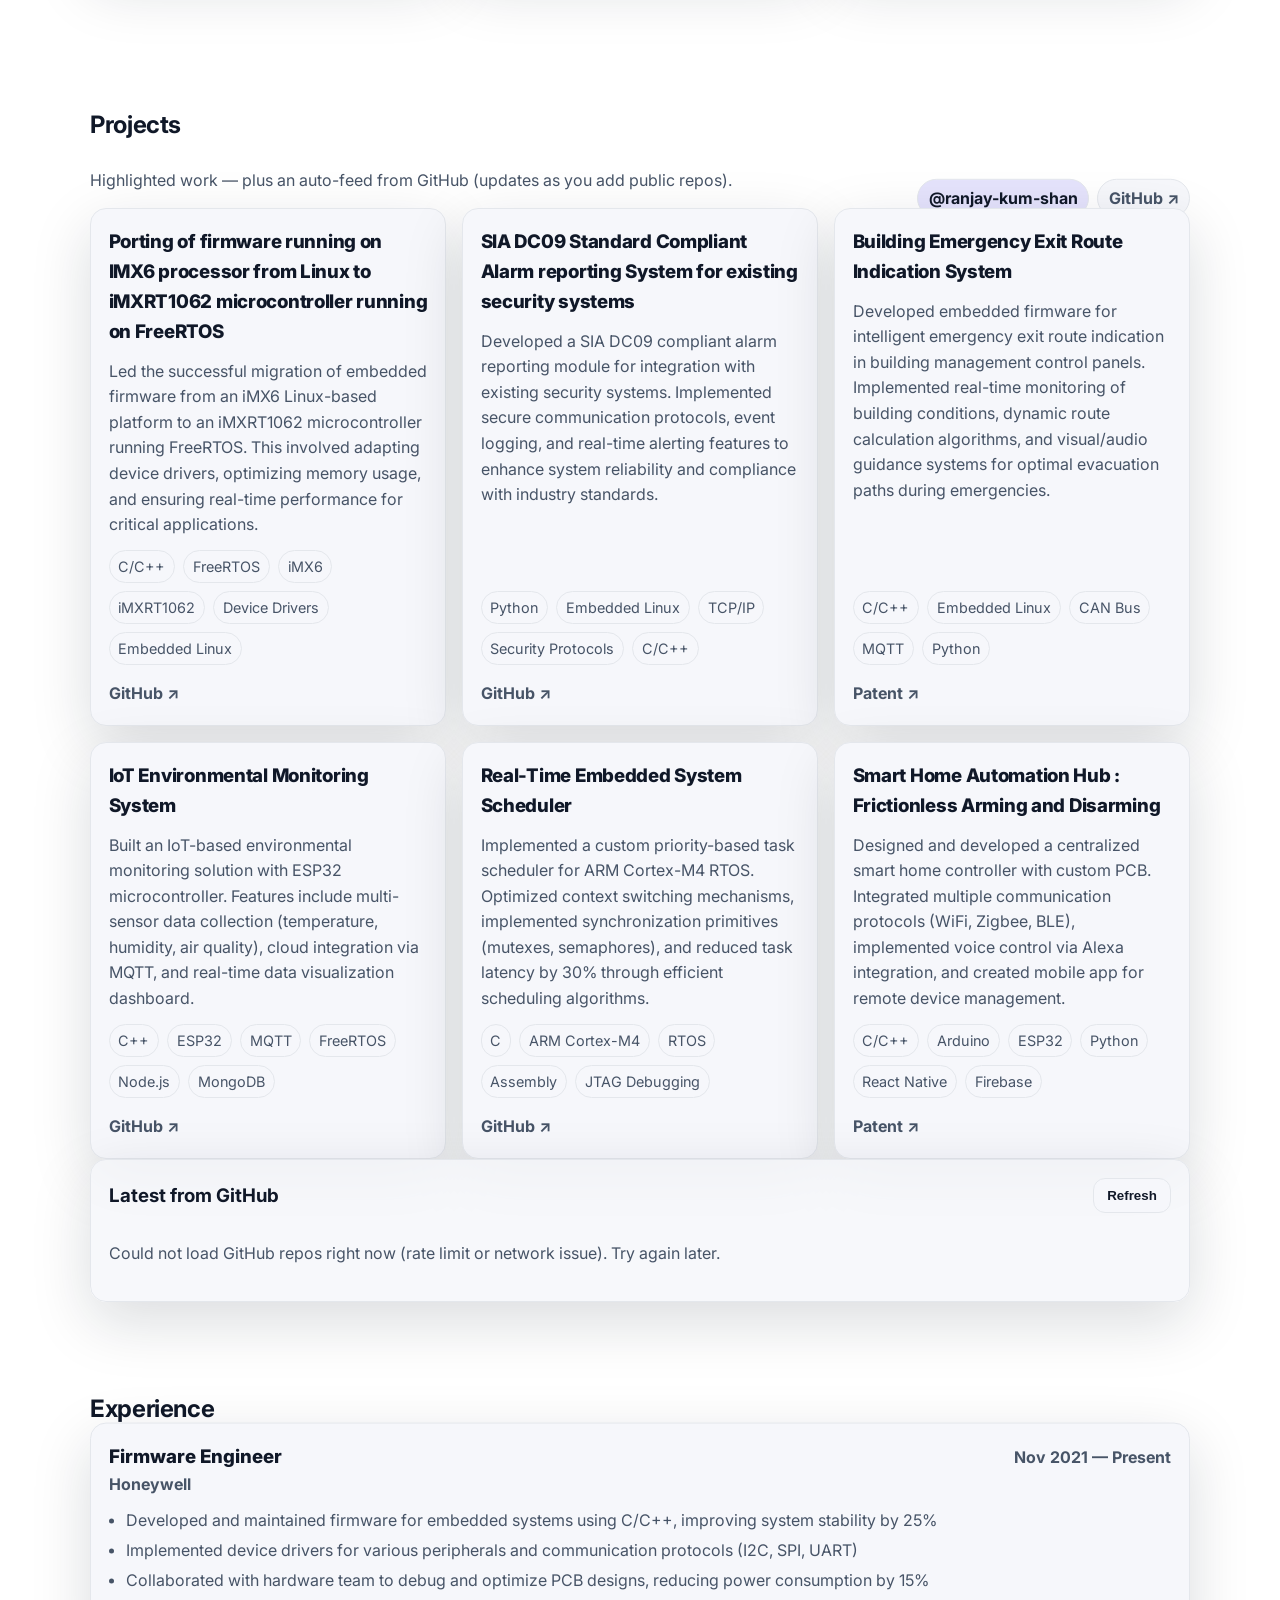
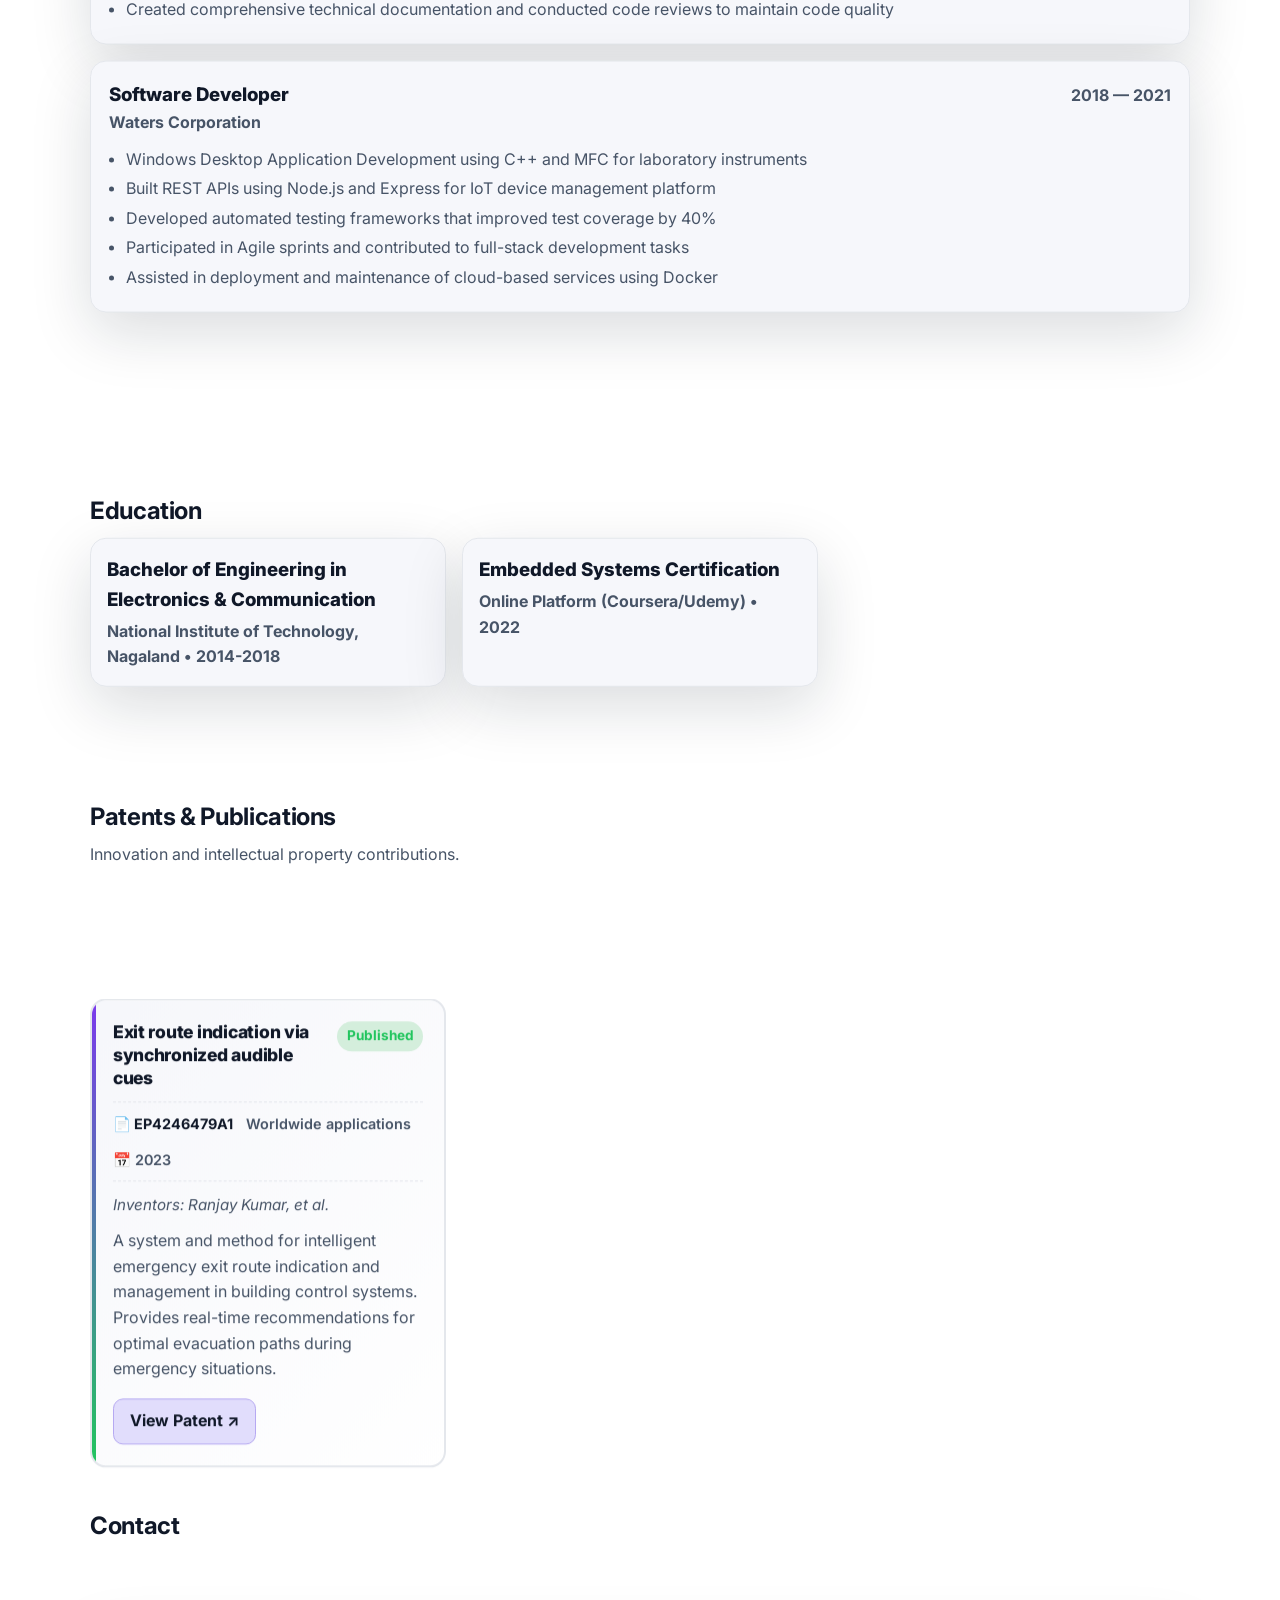
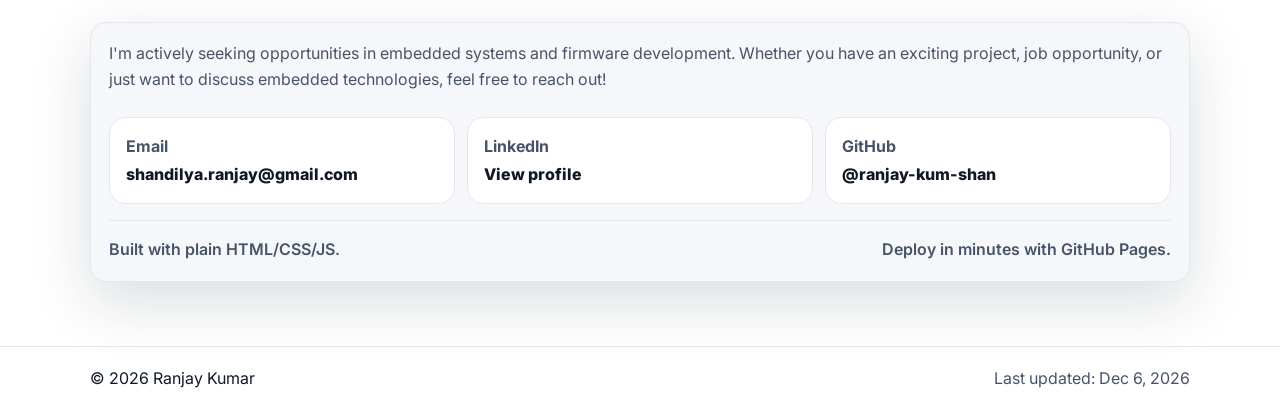
==== commit 37518821: "Update index.html" ====
--- a/index.html
+++ b/index.html
@@ -39,11 +39,36 @@
         <a href="#contact" class="nav-cta">Contact</a>
       </nav>
 
+      <button id="navToggle" class="icon-btn nav-toggle" aria-label="Open menu" aria-controls="mobileNav" aria-expanded="false" title="Menu">
+        <span class="icon" aria-hidden="true">☰</span>
+      </button>
+
       <button id="themeToggle" class="icon-btn" aria-label="Toggle theme" title="Toggle theme">
         <span class="icon theme-icon" aria-hidden="true">◐</span>
       </button>
     </div>
   </header>
+
+  <!-- Mobile Nav (shown on small screens) -->
+  <div id="mobileNavOverlay" class="mobile-nav-overlay" hidden></div>
+  <aside id="mobileNav" class="mobile-nav" hidden aria-label="Mobile navigation">
+    <div class="mobile-nav-header">
+      <span class="mobile-nav-title">Menu</span>
+      <button id="navClose" class="icon-btn" aria-label="Close menu" title="Close">
+        <span class="icon" aria-hidden="true">✕</span>
+      </button>
+    </div>
+
+    <nav class="mobile-nav-links" aria-label="Mobile">
+      <a href="#about">About</a>
+      <a href="#skills">Skills</a>
+      <a href="#projects">Projects</a>
+      <a href="#experience">Experience</a>
+      <a href="#education">Education</a>
+      <a href="#patents">Patents</a>
+      <a href="#contact" class="nav-cta">Contact</a>
+    </nav>
+  </aside>
 
   <!-- Scroll Progress Indicator -->
   <div id="scrollProgress" class="scroll-progress" aria-hidden="true"></div>
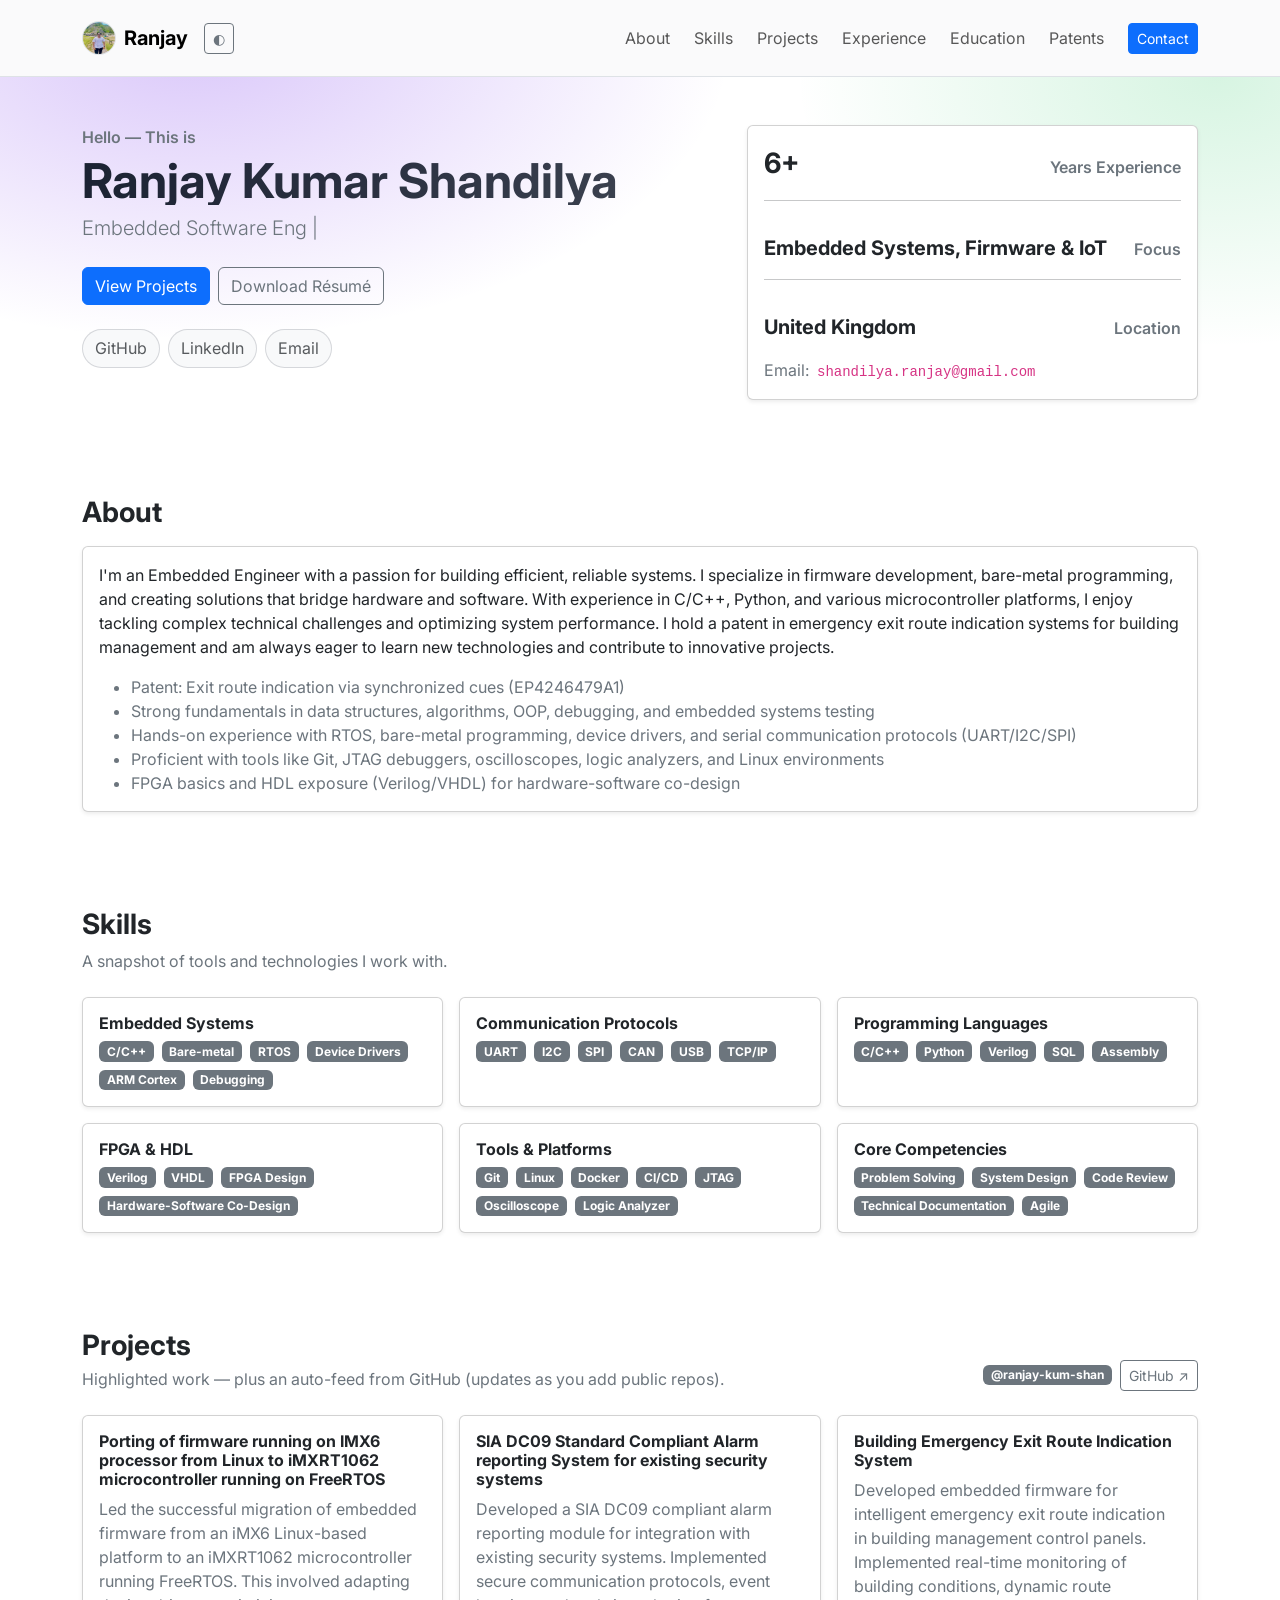
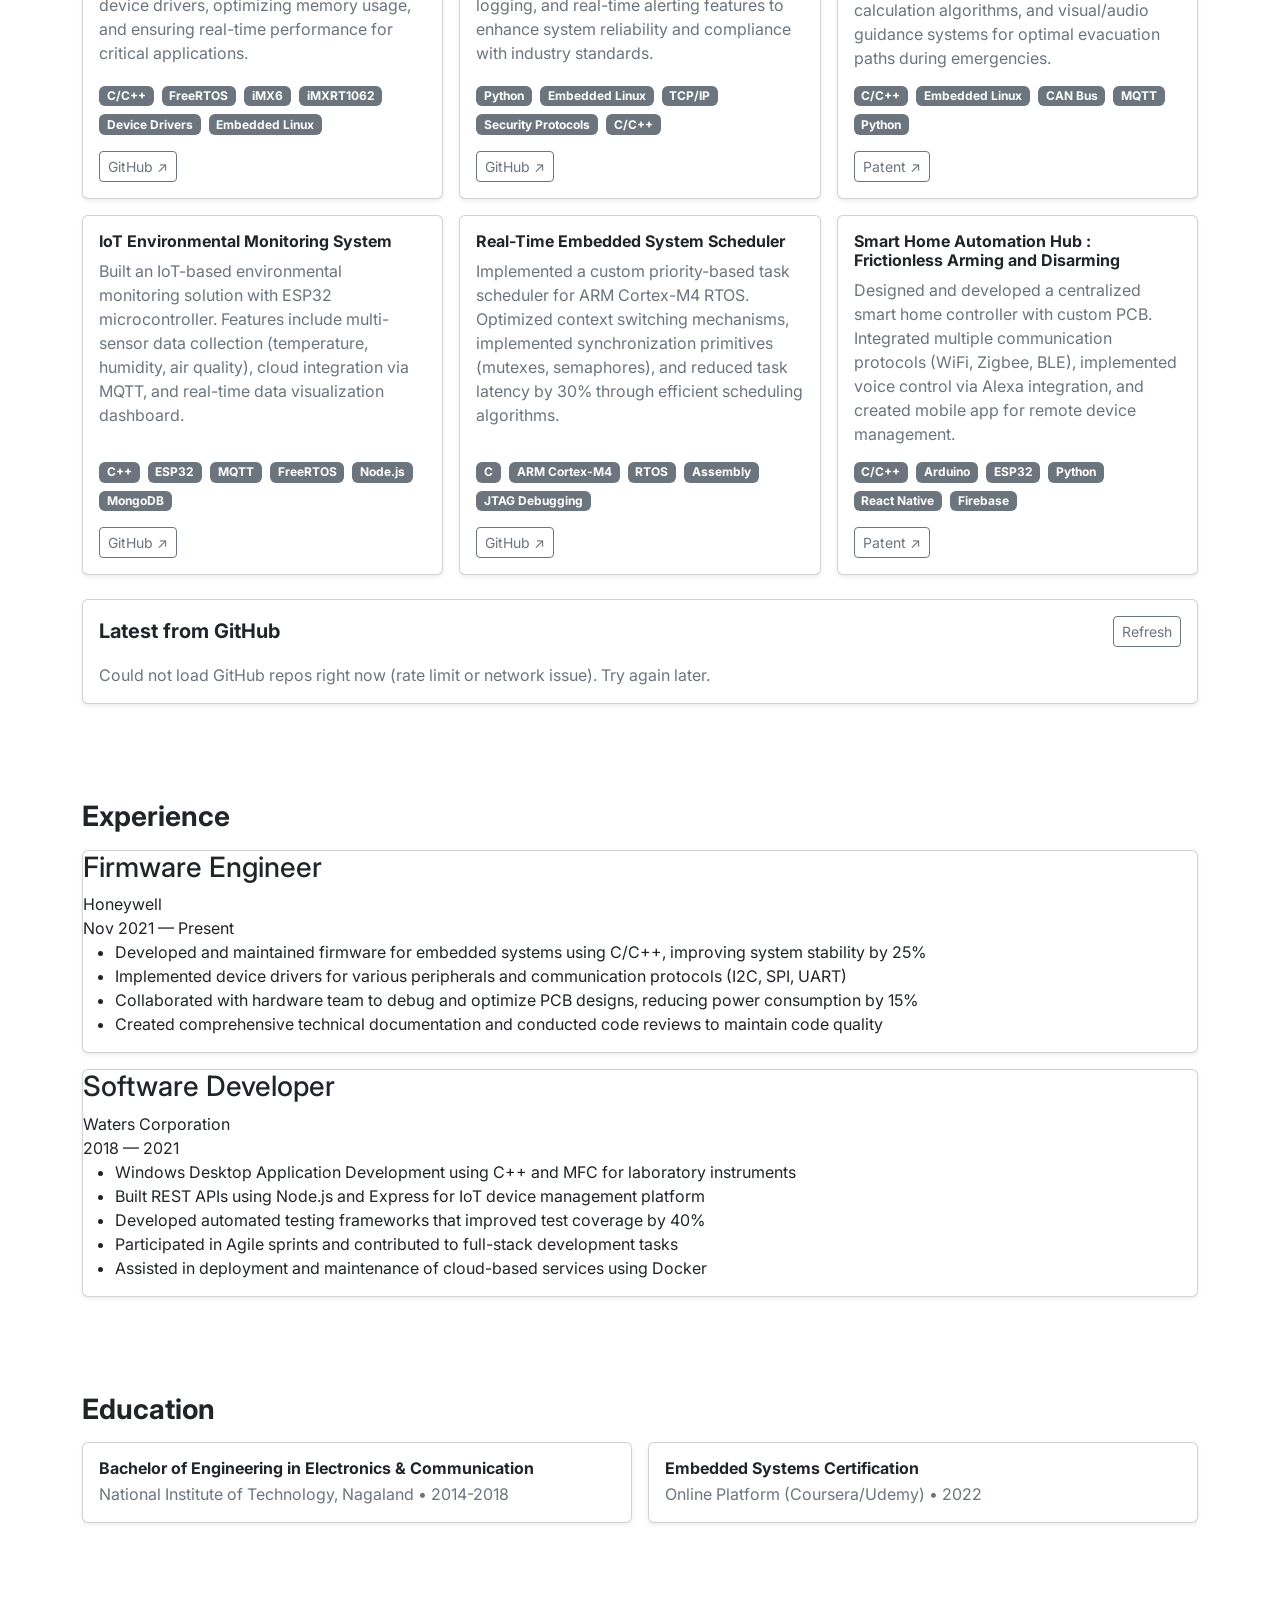
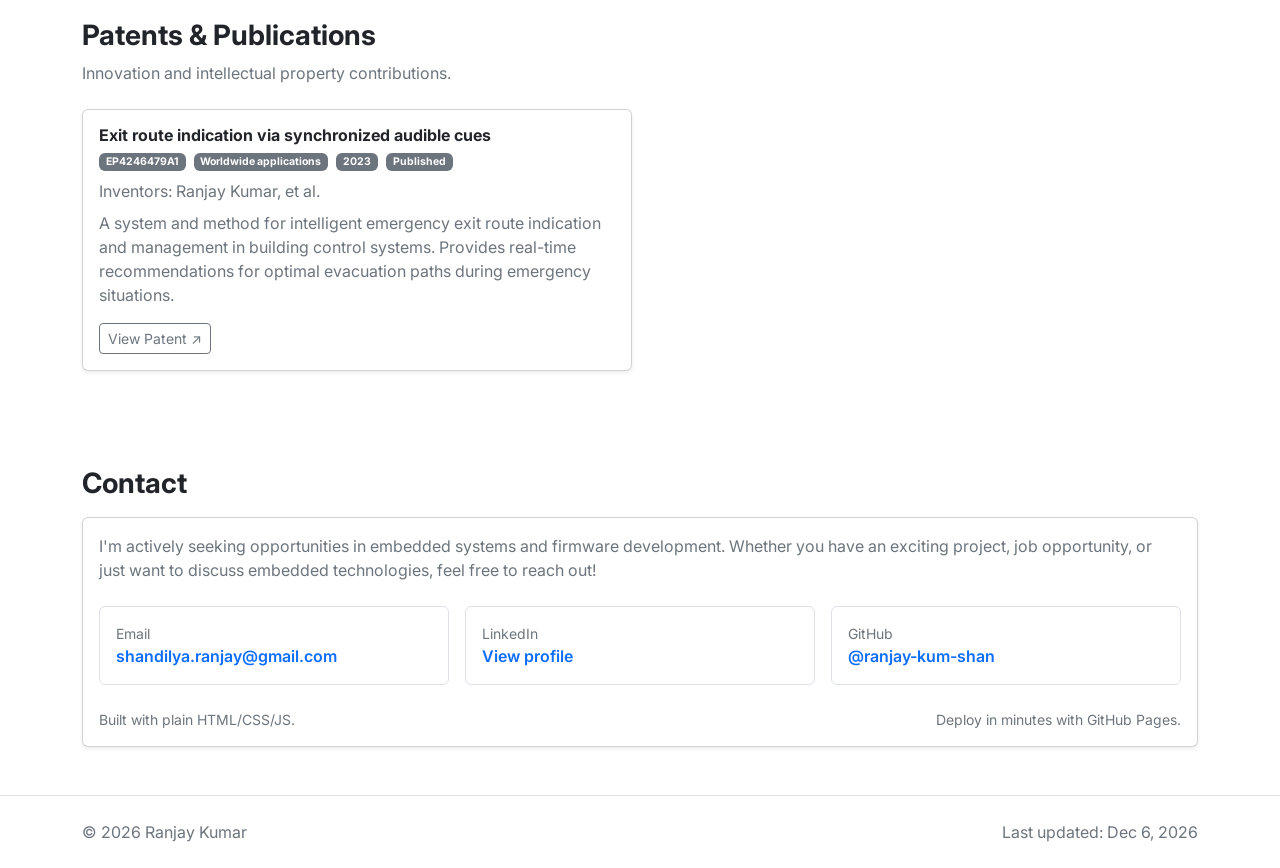
==== commit 4c60a04f: "Update and rename index-bootstrap.html to index.html" ====
--- a/index.html
+++ b/index.html
@@ -1,234 +1,241 @@
-<!doctype html>
-<html lang="en">
-<head>
-  <meta charset="utf-8" />
-  <meta name="viewport" content="width=device-width, initial-scale=1" />
-  <meta name="description" content="Professional portfolio of Ranjay Kumar — Embedded Software Engineer specializing in firmware and embedded systems development." />
-  <meta name="keywords" content="Embedded Systems Engineer, Firmware Developer, Portfolio, C/C++, Python, Java" />
-  <meta name="author" content="Ranjay Kumar" />
-  <meta property="og:title" content="Ranjay Kumar | Embedded Software Engineer Portfolio" />
-  <meta property="og:description" content="Professional portfolio showcasing embedded systems projects, skills, and experience." />
-  <meta property="og:type" content="website" />
-  <title>Ranjay Kumar | Portfolio</title>
-
-  <link rel="icon" href="assets/Ranjay.png" />
-  <link rel="preconnect" href="https://fonts.googleapis.com">
-  <link rel="preconnect" href="https://fonts.gstatic.com" crossorigin>
-  <link href="https://fonts.googleapis.com/css2?family=Inter:wght@400;500;600;700;800&display=swap" rel="stylesheet">
-
-  <link rel="stylesheet" href="styles.css" />
-</head>
-
-<body>
-  <a class="skip-link" href="#main">Skip to content</a>
-
-  <header class="site-header">
-    <div class="container header-inner">
-      <a class="brand" href="#top" aria-label="Go to top">
-        <img class="brand-avatar" src="assets/Ranjay.png" alt="Avatar" />
-        <span class="brand-name">Ranjay</span>
-      </a>
-
-      <nav class="nav" aria-label="Primary">
-        <a href="#about">About</a>
-        <a href="#skills">Skills</a>
-        <a href="#projects">Projects</a>
-        <a href="#experience">Experience</a>
-        <a href="#education">Education</a>
-        <a href="#patents">Patents</a>
-        <a href="#contact" class="nav-cta">Contact</a>
-      </nav>
-
-      <button id="navToggle" class="icon-btn nav-toggle" aria-label="Open menu" aria-controls="mobileNav" aria-expanded="false" title="Menu">
-        <span class="icon" aria-hidden="true">☰</span>
-      </button>
-
-      <button id="themeToggle" class="icon-btn" aria-label="Toggle theme" title="Toggle theme">
-        <span class="icon theme-icon" aria-hidden="true">◐</span>
-      </button>
-    </div>
-  </header>
-
-  <!-- Mobile Nav (shown on small screens) -->
-  <div id="mobileNavOverlay" class="mobile-nav-overlay" hidden></div>
-  <aside id="mobileNav" class="mobile-nav" hidden aria-label="Mobile navigation">
-    <div class="mobile-nav-header">
-      <span class="mobile-nav-title">Menu</span>
-      <button id="navClose" class="icon-btn" aria-label="Close menu" title="Close">
-        <span class="icon" aria-hidden="true">✕</span>
-      </button>
-    </div>
-
-    <nav class="mobile-nav-links" aria-label="Mobile">
-      <a href="#about">About</a>
-      <a href="#skills">Skills</a>
-      <a href="#projects">Projects</a>
-      <a href="#experience">Experience</a>
-      <a href="#education">Education</a>
-      <a href="#patents">Patents</a>
-      <a href="#contact" class="nav-cta">Contact</a>
-    </nav>
-  </aside>
-
-  <!-- Scroll Progress Indicator -->
-  <div id="scrollProgress" class="scroll-progress" aria-hidden="true"></div>
-
-  <main id="main">
-    <section id="top" class="hero parallax-section">
-      <div class="parallax-bg" data-speed="0.5"></div>
-      <div class="container hero-inner">
-        <div class="hero-text fade-in parallax-layer" data-speed="0.2">
-          <p class="eyebrow">Hello — This is</p>
-          <h1 class="hero-title">Ranjay Kumar Shandilya</h1>
-          <p class="hero-subtitle">
-            <span id="typingText"></span>
-            <span class="typing-cursor">|</span>
-          </p>
-
-          <div class="hero-actions">
-            <a class="btn primary" href="#projects">View Projects</a>
-            <a class="btn" id="resumeBtn" href="#" target="_blank" rel="noopener">Download Résumé</a>
-          </div>
-
-          <div class="social-row" id="socialRow" aria-label="Social links"></div>
-        </div>
-
-        <div class="hero-card fade-in-delayed parallax-layer" data-speed="0.3" aria-label="Quick stats">
-          <div class="stat">
-            <div class="stat-value" id="statYears">—</div>
-            <div class="stat-label">Years Experience</div>
-          </div>
-          <div class="stat">
-            <div class="stat-value" id="statFocus">—</div>
-            <div class="stat-label">Focus</div>
-          </div>
-          <div class="stat">
-            <div class="stat-value" id="statLocation">—</div>
-            <div class="stat-label">Location</div>
-          </div>
-          <p class="stat-note">Email: <code>shandilya.ranjay@gmail.com</code> </p>
-        </div>
-      </div>
-    </section>
-
-    <section id="about" class="section observe-fade layer-slide-up">
-      <div class="container">
-        <h2 class="parallax-layer" data-speed="0.1">About</h2>
-        <div class="card card-hover parallax-layer" data-speed="0.15">
-          <p id="aboutText">
-            I build reliable, maintainable software and enjoy turning ambiguous requirements into clear, usable solutions.
-            I’m comfortable across the stack, love learning new tools, and care about clean architecture and shipping.
-          </p>
-          <ul class="highlights" id="highlights"></ul>
-        </div>
-      </div>
-    </section>
-
-    <section id="skills" class="section observe-fade layer-slide-up">
-      <div class="container">
-        <h2 class="parallax-layer" data-speed="0.1">Skills</h2>
-        <p class="section-lead parallax-layer" data-speed="0.12">A snapshot of tools and technologies I work with.</p>
-        <div class="grid stagger-children" id="skillsGrid"></div>
-      </div>
-    </section>
-
-    <section id="projects" class="section observe-fade layer-slide-up">
-      <div class="container">
-        <div class="section-head parallax-layer" data-speed="0.1">
-          <div>
-            <h2>Projects</h2>
-            <p class="section-lead">
-              Highlighted work — plus an auto-feed from GitHub (updates as you add public repos).
-            </p>
-          </div>
-          <div class="pill-row">
-            <span class="pill" id="githubUserPill">@ranjay-kum-shan</span>
-            <a class="pill-link" id="githubProfileLink" href="https://github.com/ranjay-kum-shan" target="_blank" rel="noopener">
-              GitHub ↗
-            </a>
-          </div>
-        </div>
-
-        <div class="grid projects stagger-children" id="featuredProjects"></div>
-
-        <div class="card subtle card-hover">
-          <div class="row between">
-            <h3 class="h3">Latest from GitHub</h3>
-            <button class="btn small" id="refreshRepos">Refresh</button>
-          </div>
-          <div class="repo-grid" id="repoGrid"></div>
-          <p class="muted" id="repoNote">If you don't see anything here yet, make a repo public and refresh.</p>
-        </div>
-      </div>
-    </section>
-
-    <section id="experience" class="section observe-fade layer-slide-up">
-      <div class="container">
-        <h2 class="parallax-layer" data-speed="0.1">Experience</h2>
-        <div class="timeline stagger-children parallax-layer" data-speed="0.15" id="experienceTimeline"></div>
-      </div>
-    </section>
-
-    <section id="education" class="section observe-fade layer-slide-up">
-      <div class="container">
-        <h2 class="parallax-layer" data-speed="0.1">Education</h2>
-        <div class="grid stagger-children parallax-layer" data-speed="0.15" id="educationGrid"></div>
-      </div>
-    </section>
-
-    <section id="patents" class="section observe-fade layer-slide-up">
-      <div class="container">
-        <h2 class="parallax-layer" data-speed="0.1">Patents & Publications</h2>
-        <p class="section-lead parallax-layer" data-speed="0.12">Innovation and intellectual property contributions.</p>
-        <div class="grid stagger-children parallax-layer" data-speed="0.15" id="patentsGrid"></div>
-      </div>
-    </section>
-
-    <section id="contact" class="section observe-fade layer-slide-up">
-      <div class="container">
-        <h2 class="parallax-layer" data-speed="0.1">Contact</h2>
-        <div class="card card-hover parallax-layer" data-speed="0.15">
-          <p class="section-lead" id="contactBlurb">
-            Want to collaborate, hire, or chat about a project? Reach out — I’ll respond quickly.
-          </p>
-
-          <div class="contact-grid">
-            <a class="contact-item" id="emailLink" href="#">
-              <span class="contact-kicker">Email</span>
-              <span class="contact-value" id="emailText">your.email@example.com</span>
-            </a>
-            <a class="contact-item" id="linkedinLink" href="#" target="_blank" rel="noopener">
-              <span class="contact-kicker">LinkedIn</span>
-              <span class="contact-value" id="linkedinText">Add your LinkedIn</span>
-            </a>
-            <a class="contact-item" id="githubLink" href="https://github.com/ranjay-kum-shan" target="_blank" rel="noopener">
-              <span class="contact-kicker">GitHub</span>
-              <span class="contact-value">@ranjay-kum-shan</span>
-            </a>
-          </div>
-
-          <div class="footer-note">
-            <span>Built with plain HTML/CSS/JS.</span>
-            <span>Deploy in minutes with GitHub Pages.</span>
-          </div>
-        </div>
-      </div>
-    </section>
-  </main>
-
-  <footer class="site-footer">
-    <div class="container footer-inner">
-      <span id="footerText">© <span id="year"></span> Ranjay Kumar</span>
-      <span class="muted">Last updated: <span id="lastUpdated"></span></span>
-    </div>
-  </footer>
-
-  <!-- Scroll to Top Button -->
-  <button id="scrollToTop" class="scroll-to-top" aria-label="Scroll to top" title="Back to top">
-    <span aria-hidden="true">↑</span>
-  </button>
-
-  <script src="profile.js"></script>
-  <script src="script.js"></script>
-</body>
-</html>
+<!doctype html>
+<html lang="en" data-bs-theme="dark">
+<head>
+  <meta charset="utf-8" />
+  <meta name="viewport" content="width=device-width, initial-scale=1" />
+  <meta name="description" content="Professional portfolio of Ranjay Kumar — Embedded Software Engineer specializing in firmware and embedded systems development." />
+  <meta name="keywords" content="Embedded Systems Engineer, Firmware Developer, Portfolio, C/C++, Python, Java" />
+  <meta name="author" content="Ranjay Kumar" />
+  <meta property="og:title" content="Ranjay Kumar | Embedded Software Engineer Portfolio" />
+  <meta property="og:description" content="Professional portfolio showcasing embedded systems projects, skills, and experience." />
+  <meta property="og:type" content="website" />
+  <title>Ranjay Kumar | Portfolio (Bootstrap)</title>
+
+  <link rel="icon" href="assets/Ranjay.png" />
+  <link rel="preconnect" href="https://fonts.googleapis.com">
+  <link rel="preconnect" href="https://fonts.gstatic.com" crossorigin>
+  <link href="https://fonts.googleapis.com/css2?family=Inter:wght@400;500;600;700;800&display=swap" rel="stylesheet">
+
+  <!-- Bootstrap 5 (CDN) -->
+  <link href="https://cdn.jsdelivr.net/npm/bootstrap@5.3.3/dist/css/bootstrap.min.css" rel="stylesheet" integrity="sha384-QWTKZyjpPEjISv5WaRU9OFeRpok6YctnYmDr5pNlyT2bRjXh0JMhjY6hW+ALEwIH" crossorigin="anonymous">
+
+  <link rel="stylesheet" href="styles-bootstrap.css" />
+</head>
+
+<body data-ui="bootstrap">
+  <a class="visually-hidden-focusable" href="#main">Skip to content</a>
+
+  <!-- Scroll Progress Indicator -->
+  <div id="scrollProgress" class="scroll-progress" aria-hidden="true"></div>
+
+  <header class="sticky-top border-bottom bg-body-tertiary bg-opacity-75 backdrop-blur">
+    <nav class="navbar navbar-expand-lg" aria-label="Primary">
+      <div class="container py-2">
+        <a class="navbar-brand d-flex align-items-center gap-2" href="#top" aria-label="Go to top">
+          <img src="assets/Ranjay.png" alt="Avatar" width="34" height="34" class="rounded-circle border" />
+          <span class="fw-bold">Ranjay</span>
+        </a>
+
+        <div class="d-flex align-items-center gap-2">
+          <button id="themeToggle" class="btn btn-outline-secondary btn-sm" type="button" aria-label="Toggle theme" title="Toggle theme">
+            <span class="theme-icon" aria-hidden="true">◐</span>
+          </button>
+
+          <button class="navbar-toggler" type="button" data-bs-toggle="collapse" data-bs-target="#primaryNav" aria-controls="primaryNav" aria-expanded="false" aria-label="Toggle navigation">
+            <span class="navbar-toggler-icon"></span>
+          </button>
+        </div>
+
+        <div class="collapse navbar-collapse" id="primaryNav">
+          <ul class="navbar-nav ms-auto mb-2 mb-lg-0 align-items-lg-center gap-lg-2">
+            <li class="nav-item"><a class="nav-link" href="#about">About</a></li>
+            <li class="nav-item"><a class="nav-link" href="#skills">Skills</a></li>
+            <li class="nav-item"><a class="nav-link" href="#projects">Projects</a></li>
+            <li class="nav-item"><a class="nav-link" href="#experience">Experience</a></li>
+            <li class="nav-item"><a class="nav-link" href="#education">Education</a></li>
+            <li class="nav-item"><a class="nav-link" href="#patents">Patents</a></li>
+            <li class="nav-item"><a class="btn btn-primary btn-sm ms-lg-2" href="#contact">Contact</a></li>
+          </ul>
+        </div>
+      </div>
+    </nav>
+  </header>
+
+  <main id="main">
+    <section id="top" class="hero-bs py-5">
+      <div class="container">
+        <div class="row g-4 align-items-start">
+          <div class="col-lg-7">
+            <p class="text-secondary fw-semibold mb-2">Hello — This is</p>
+            <h1 class="display-5 fw-bold lh-1 mb-2 hero-title">Ranjay Kumar Shandilya</h1>
+            <p class="lead text-secondary mb-4">
+              <span id="typingText"></span>
+              <span class="typing-cursor" aria-hidden="true">|</span>
+            </p>
+
+            <div class="d-flex flex-wrap gap-2 mb-4">
+              <a class="btn btn-primary" href="#projects">View Projects</a>
+              <a class="btn btn-outline-secondary" id="resumeBtn" href="#" target="_blank" rel="noopener">Download Résumé</a>
+            </div>
+
+            <div class="d-flex flex-wrap gap-2" id="socialRow" aria-label="Social links"></div>
+          </div>
+
+          <div class="col-lg-5">
+            <div class="card shadow-sm">
+              <div class="card-body">
+                <div class="row g-3">
+                  <div class="col-12">
+                    <div class="d-flex justify-content-between align-items-baseline">
+                      <div class="fs-3 fw-bold" id="statYears">—</div>
+                      <div class="text-secondary fw-semibold">Years Experience</div>
+                    </div>
+                    <hr class="my-3" />
+                  </div>
+                  <div class="col-12">
+                    <div class="d-flex justify-content-between align-items-baseline">
+                      <div class="fs-5 fw-bold" id="statFocus">—</div>
+                      <div class="text-secondary fw-semibold">Focus</div>
+                    </div>
+                    <hr class="my-3" />
+                  </div>
+                  <div class="col-12">
+                    <div class="d-flex justify-content-between align-items-baseline">
+                      <div class="fs-5 fw-bold" id="statLocation">—</div>
+                      <div class="text-secondary fw-semibold">Location</div>
+                    </div>
+                  </div>
+                </div>
+
+                <p class="text-secondary mb-0 mt-3">Email: <code class="ms-1">shandilya.ranjay@gmail.com</code></p>
+              </div>
+            </div>
+          </div>
+        </div>
+      </div>
+    </section>
+
+    <section id="about" class="py-5">
+      <div class="container">
+        <h2 class="h3 fw-bold mb-3">About</h2>
+        <div class="card shadow-sm">
+          <div class="card-body">
+            <p class="mb-3" id="aboutText"></p>
+            <ul class="text-secondary mb-0" id="highlights"></ul>
+          </div>
+        </div>
+      </div>
+    </section>
+
+    <section id="skills" class="py-5">
+      <div class="container">
+        <h2 class="h3 fw-bold mb-2">Skills</h2>
+        <p class="text-secondary mb-4">A snapshot of tools and technologies I work with.</p>
+        <div class="row g-3" id="skillsGrid"></div>
+      </div>
+    </section>
+
+    <section id="projects" class="py-5">
+      <div class="container">
+        <div class="d-flex flex-wrap justify-content-between align-items-end gap-2 mb-4">
+          <div>
+            <h2 class="h3 fw-bold mb-1">Projects</h2>
+            <p class="text-secondary mb-0">Highlighted work — plus an auto-feed from GitHub (updates as you add public repos).</p>
+          </div>
+          <div class="d-flex flex-wrap gap-2 align-items-center">
+            <span class="badge text-bg-secondary" id="githubUserPill">@ranjay-kum-shan</span>
+            <a class="btn btn-outline-secondary btn-sm" id="githubProfileLink" href="https://github.com/ranjay-kum-shan" target="_blank" rel="noopener">GitHub ↗</a>
+          </div>
+        </div>
+
+        <div class="row g-3" id="featuredProjects"></div>
+
+        <div class="card shadow-sm mt-4">
+          <div class="card-body">
+            <div class="d-flex justify-content-between align-items-center gap-2 mb-3">
+              <h3 class="h5 fw-bold mb-0">Latest from GitHub</h3>
+              <button class="btn btn-outline-secondary btn-sm" id="refreshRepos" type="button">Refresh</button>
+            </div>
+            <div class="row g-3" id="repoGrid"></div>
+            <p class="text-secondary mt-3 mb-0" id="repoNote">If you don't see anything here yet, make a repo public and refresh.</p>
+          </div>
+        </div>
+      </div>
+    </section>
+
+    <section id="experience" class="py-5">
+      <div class="container">
+        <h2 class="h3 fw-bold mb-3">Experience</h2>
+        <div class="vstack gap-3" id="experienceTimeline"></div>
+      </div>
+    </section>
+
+    <section id="education" class="py-5">
+      <div class="container">
+        <h2 class="h3 fw-bold mb-3">Education</h2>
+        <div class="row g-3" id="educationGrid"></div>
+      </div>
+    </section>
+
+    <section id="patents" class="py-5">
+      <div class="container">
+        <h2 class="h3 fw-bold mb-2">Patents & Publications</h2>
+        <p class="text-secondary mb-4">Innovation and intellectual property contributions.</p>
+        <div class="row g-3" id="patentsGrid"></div>
+      </div>
+    </section>
+
+    <section id="contact" class="py-5">
+      <div class="container">
+        <h2 class="h3 fw-bold mb-3">Contact</h2>
+        <div class="card shadow-sm">
+          <div class="card-body">
+            <p class="text-secondary mb-4" id="contactBlurb"></p>
+
+            <div class="row g-3">
+              <div class="col-md-4">
+                <a class="d-block text-decoration-none p-3 rounded border bg-body" id="emailLink" href="#">
+                  <div class="text-secondary small">Email</div>
+                  <div class="fw-semibold" id="emailText">your.email@example.com</div>
+                </a>
+              </div>
+              <div class="col-md-4">
+                <a class="d-block text-decoration-none p-3 rounded border bg-body" id="linkedinLink" href="#" target="_blank" rel="noopener">
+                  <div class="text-secondary small">LinkedIn</div>
+                  <div class="fw-semibold" id="linkedinText">Add your LinkedIn</div>
+                </a>
+              </div>
+              <div class="col-md-4">
+                <a class="d-block text-decoration-none p-3 rounded border bg-body" id="githubLink" href="https://github.com/ranjay-kum-shan" target="_blank" rel="noopener">
+                  <div class="text-secondary small">GitHub</div>
+                  <div class="fw-semibold">@ranjay-kum-shan</div>
+                </a>
+              </div>
+            </div>
+
+            <div class="d-flex flex-wrap justify-content-between gap-2 text-secondary mt-4 small">
+              <span>Built with plain HTML/CSS/JS.</span>
+              <span>Deploy in minutes with GitHub Pages.</span>
+            </div>
+          </div>
+        </div>
+      </div>
+    </section>
+  </main>
+
+  <footer class="border-top py-4">
+    <div class="container d-flex flex-wrap justify-content-between gap-2 text-secondary">
+      <span id="footerText">© <span id="year"></span> Ranjay Kumar</span>
+      <span>Last updated: <span id="lastUpdated"></span></span>
+    </div>
+  </footer>
+
+  <button id="scrollToTop" class="scroll-to-top" aria-label="Scroll to top" title="Back to top" type="button">
+    <span aria-hidden="true">↑</span>
+  </button>
+
+  <script src="https://cdn.jsdelivr.net/npm/bootstrap@5.3.3/dist/js/bootstrap.bundle.min.js" integrity="sha384-YvpcrYf0tY3lHB60NNkmXc5s9fDVZLESaAA55NDzOxhy9GkcIdslK1eN7N6jIeHz" crossorigin="anonymous"></script>
+  <script src="profile.js"></script>
+  <script src="script.js"></script>
+</body>
+</html>
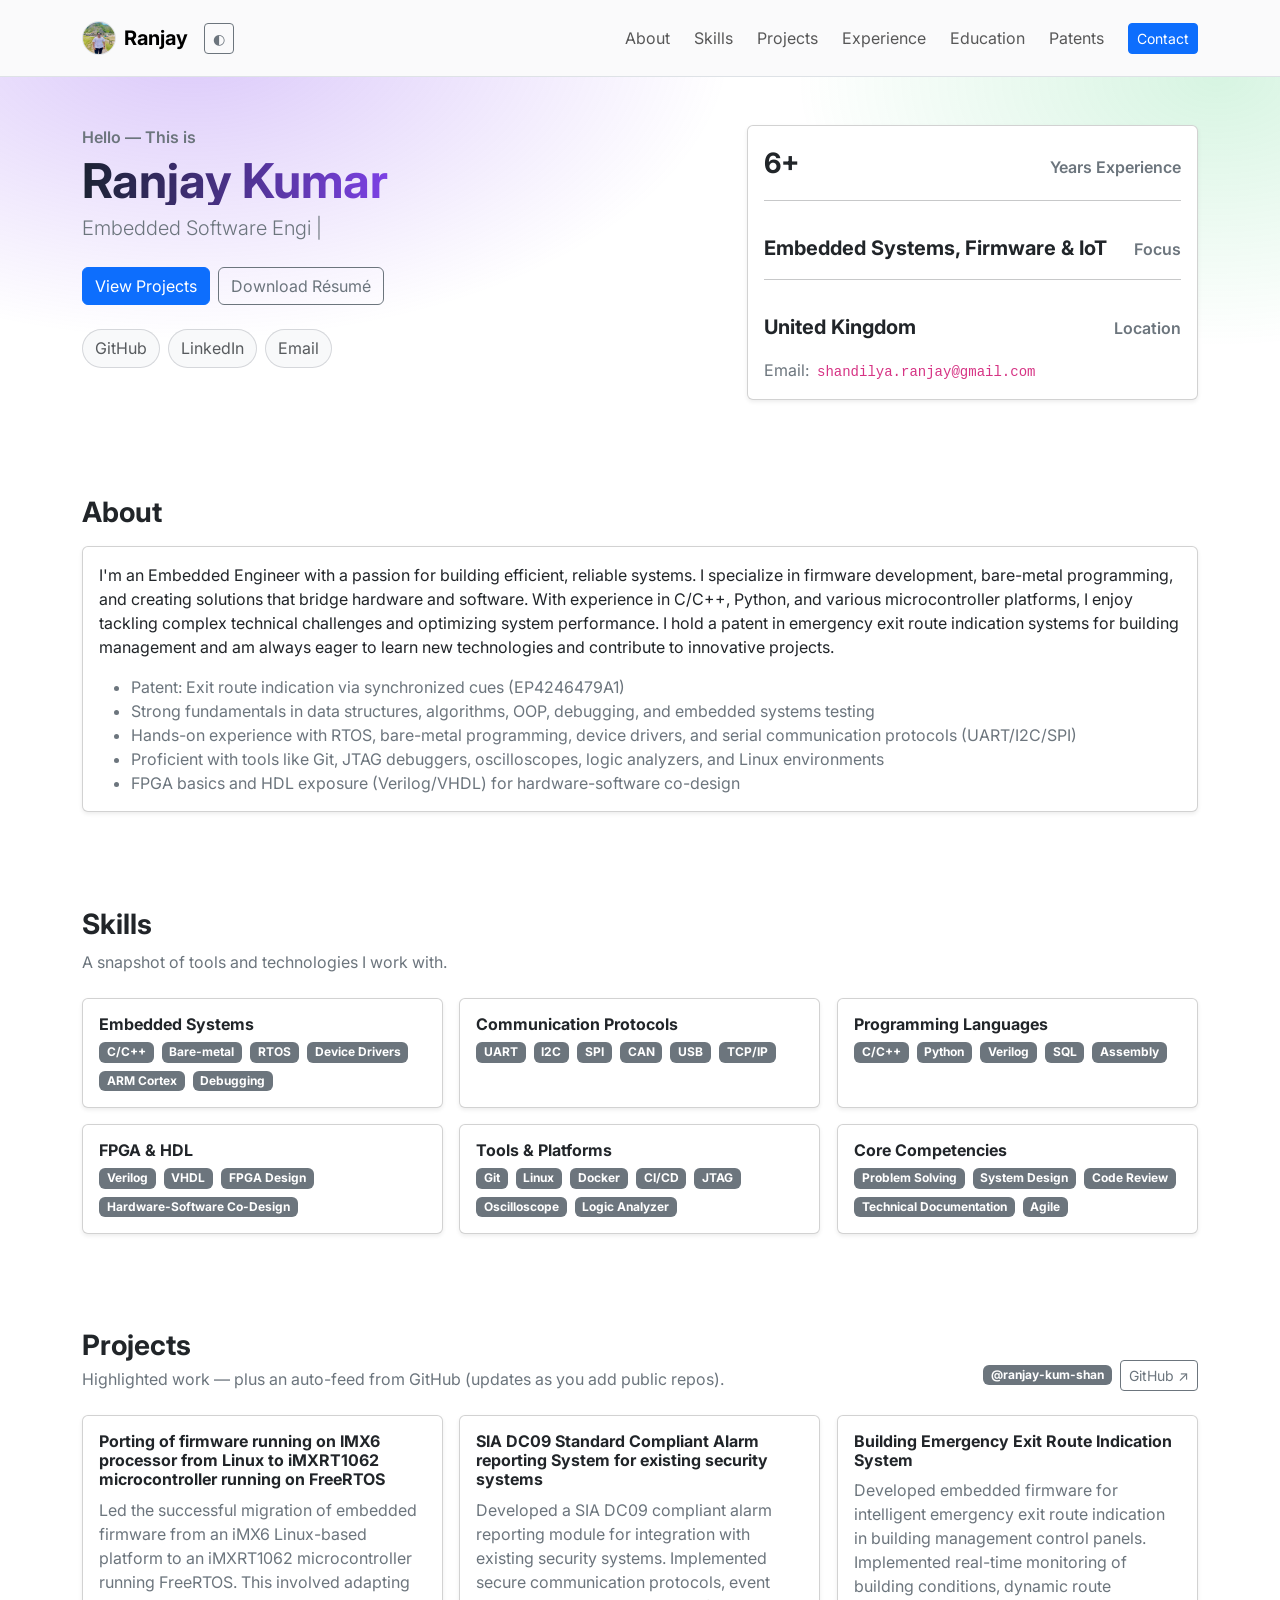
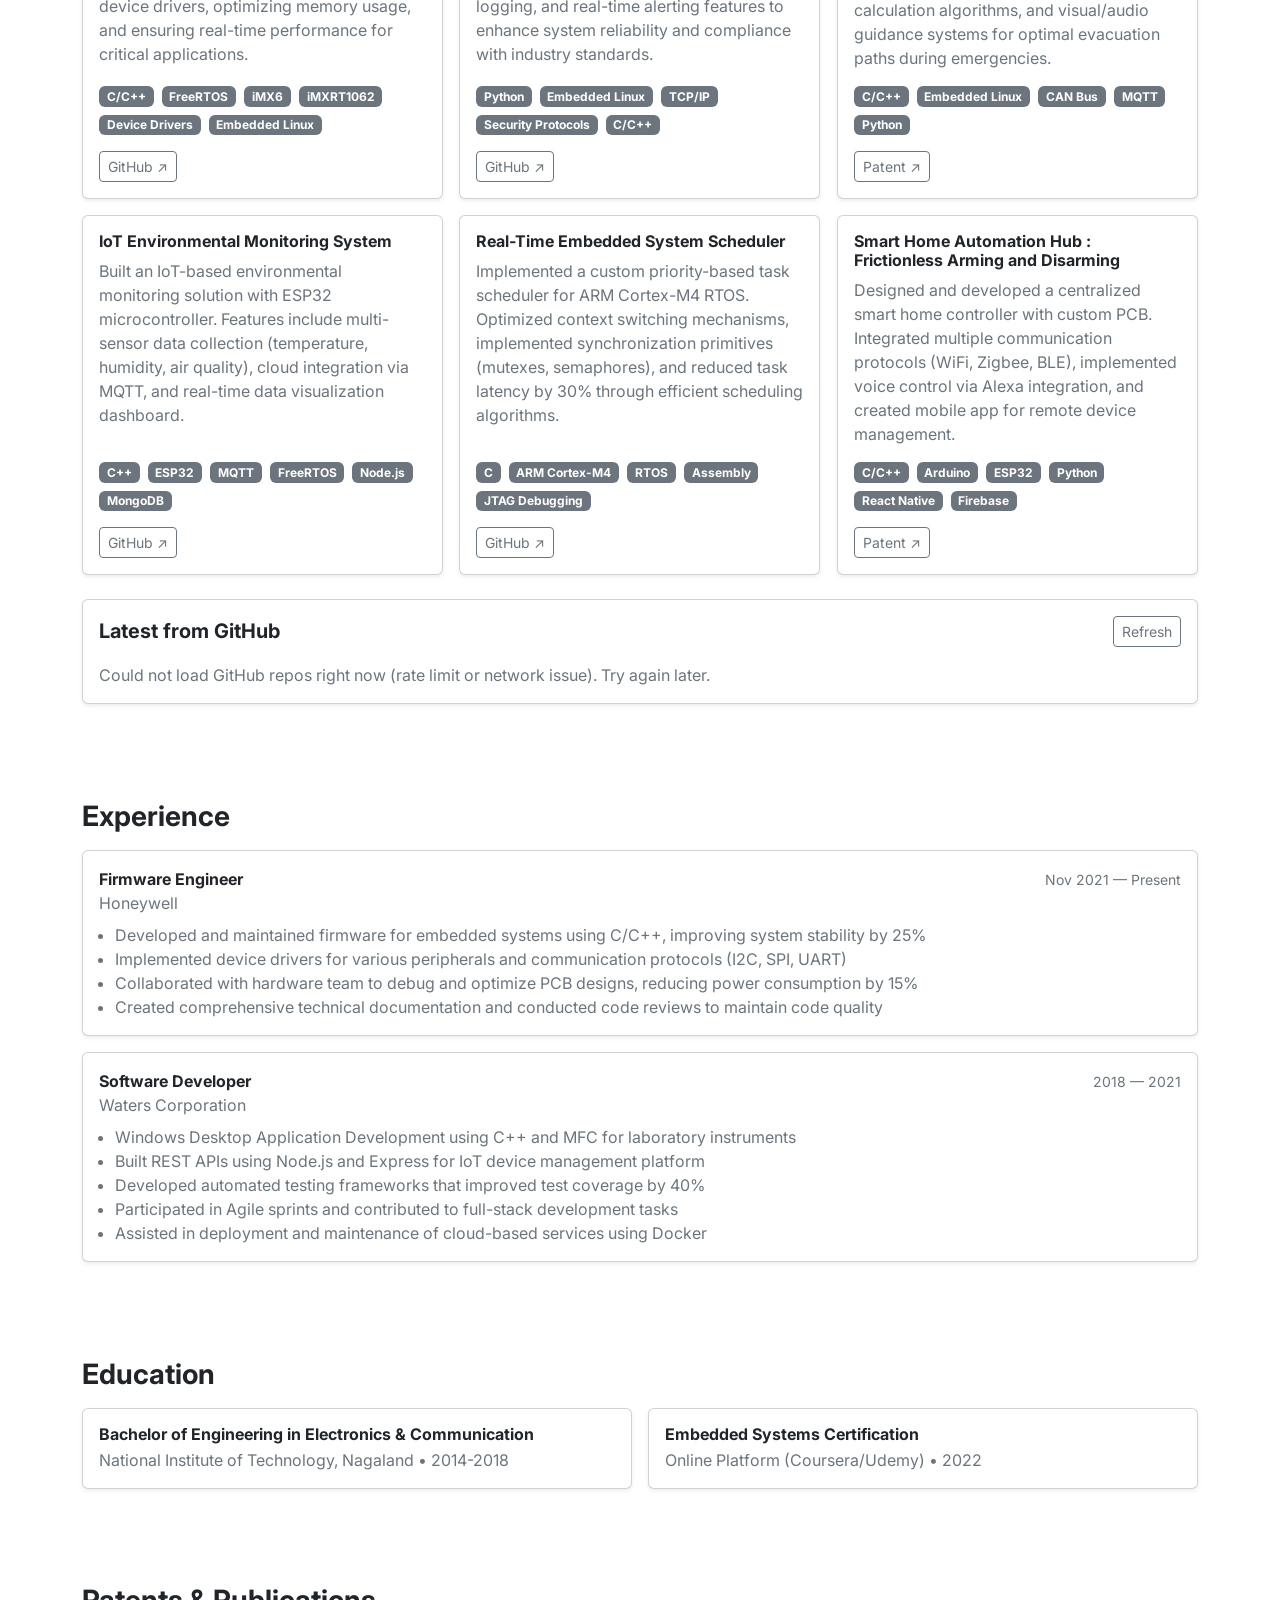
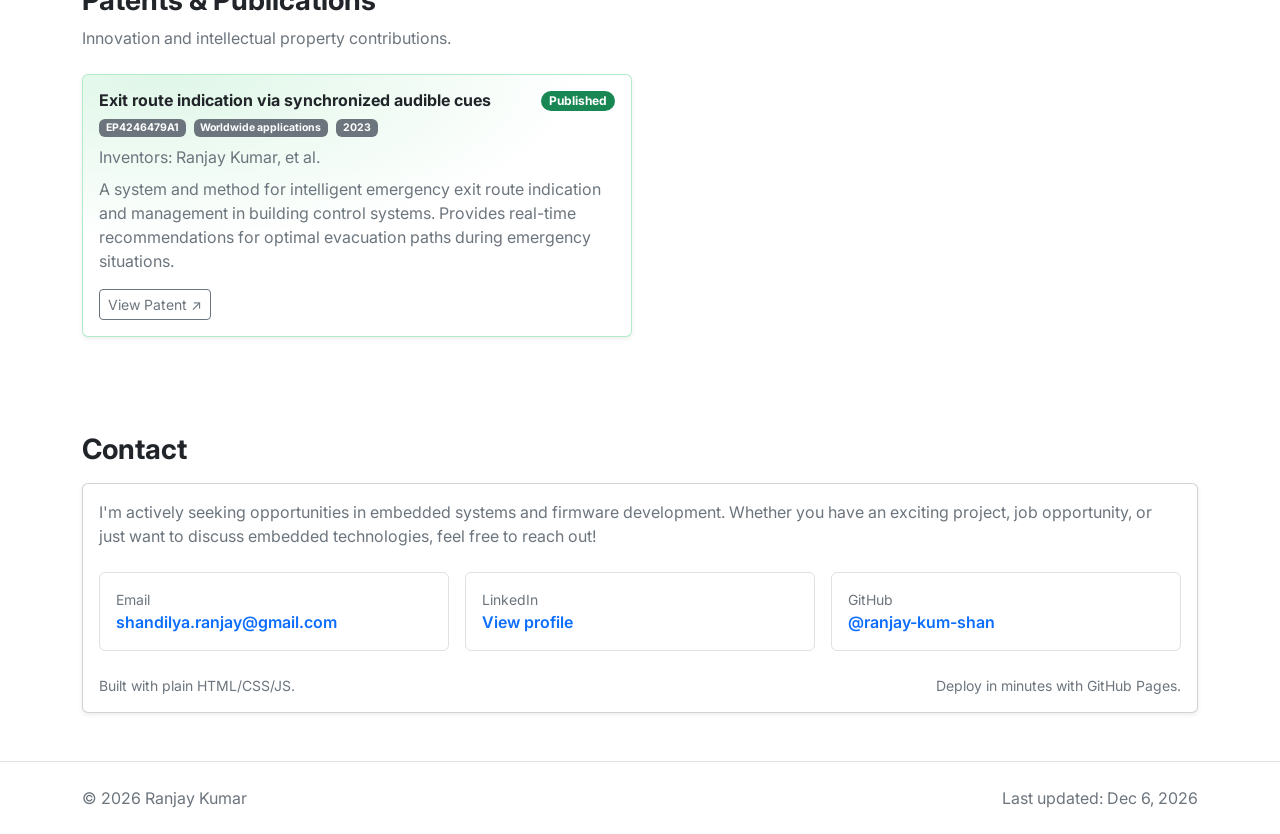
==== commit 567f8267: "Update index.html" ====
--- a/index.html
+++ b/index.html
@@ -67,7 +67,7 @@
         <div class="row g-4 align-items-start">
           <div class="col-lg-7">
             <p class="text-secondary fw-semibold mb-2">Hello — This is</p>
-            <h1 class="display-5 fw-bold lh-1 mb-2 hero-title">Ranjay Kumar Shandilya</h1>
+            <h1 class="display-5 fw-bold lh-1 mb-2 hero-title">Ranjay Kumar</h1>
             <p class="lead text-secondary mb-4">
               <span id="typingText"></span>
               <span class="typing-cursor" aria-hidden="true">|</span>
@@ -239,3 +239,4 @@
   <script src="script.js"></script>
 </body>
 </html>
+
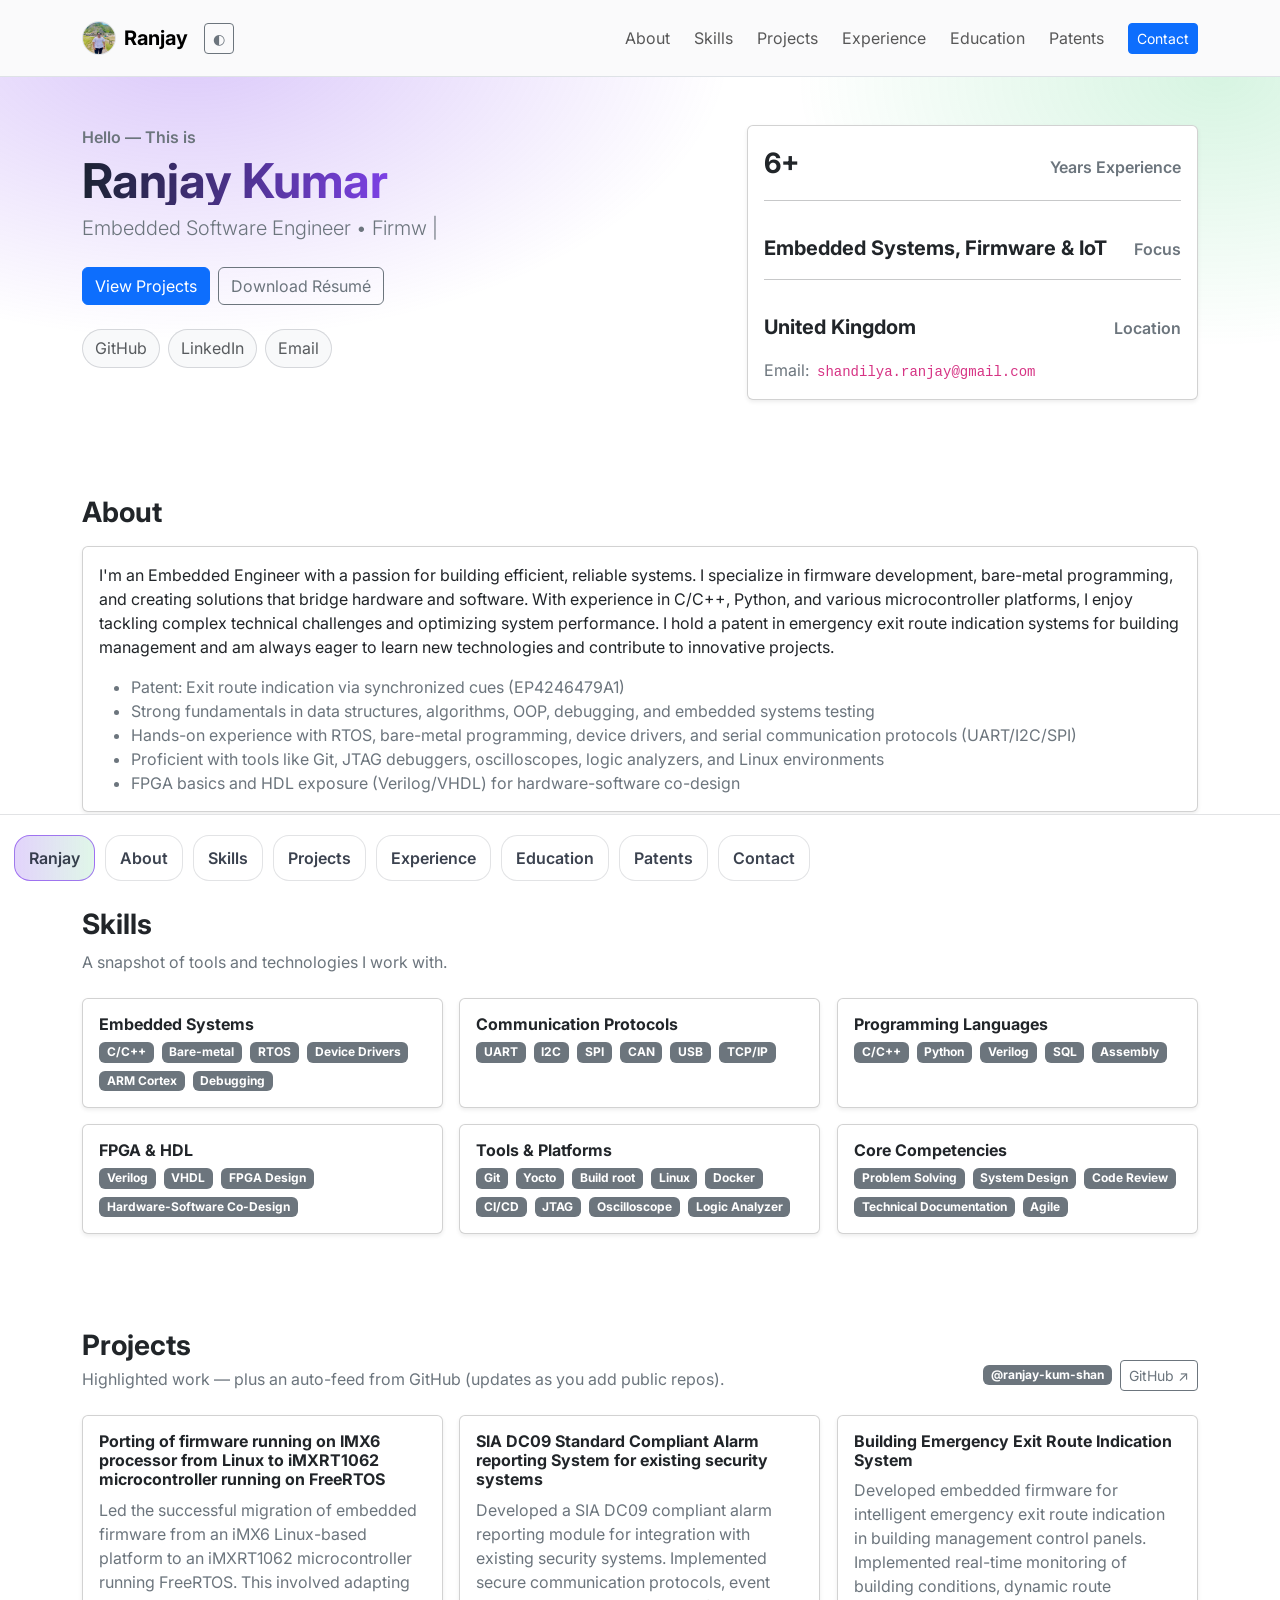
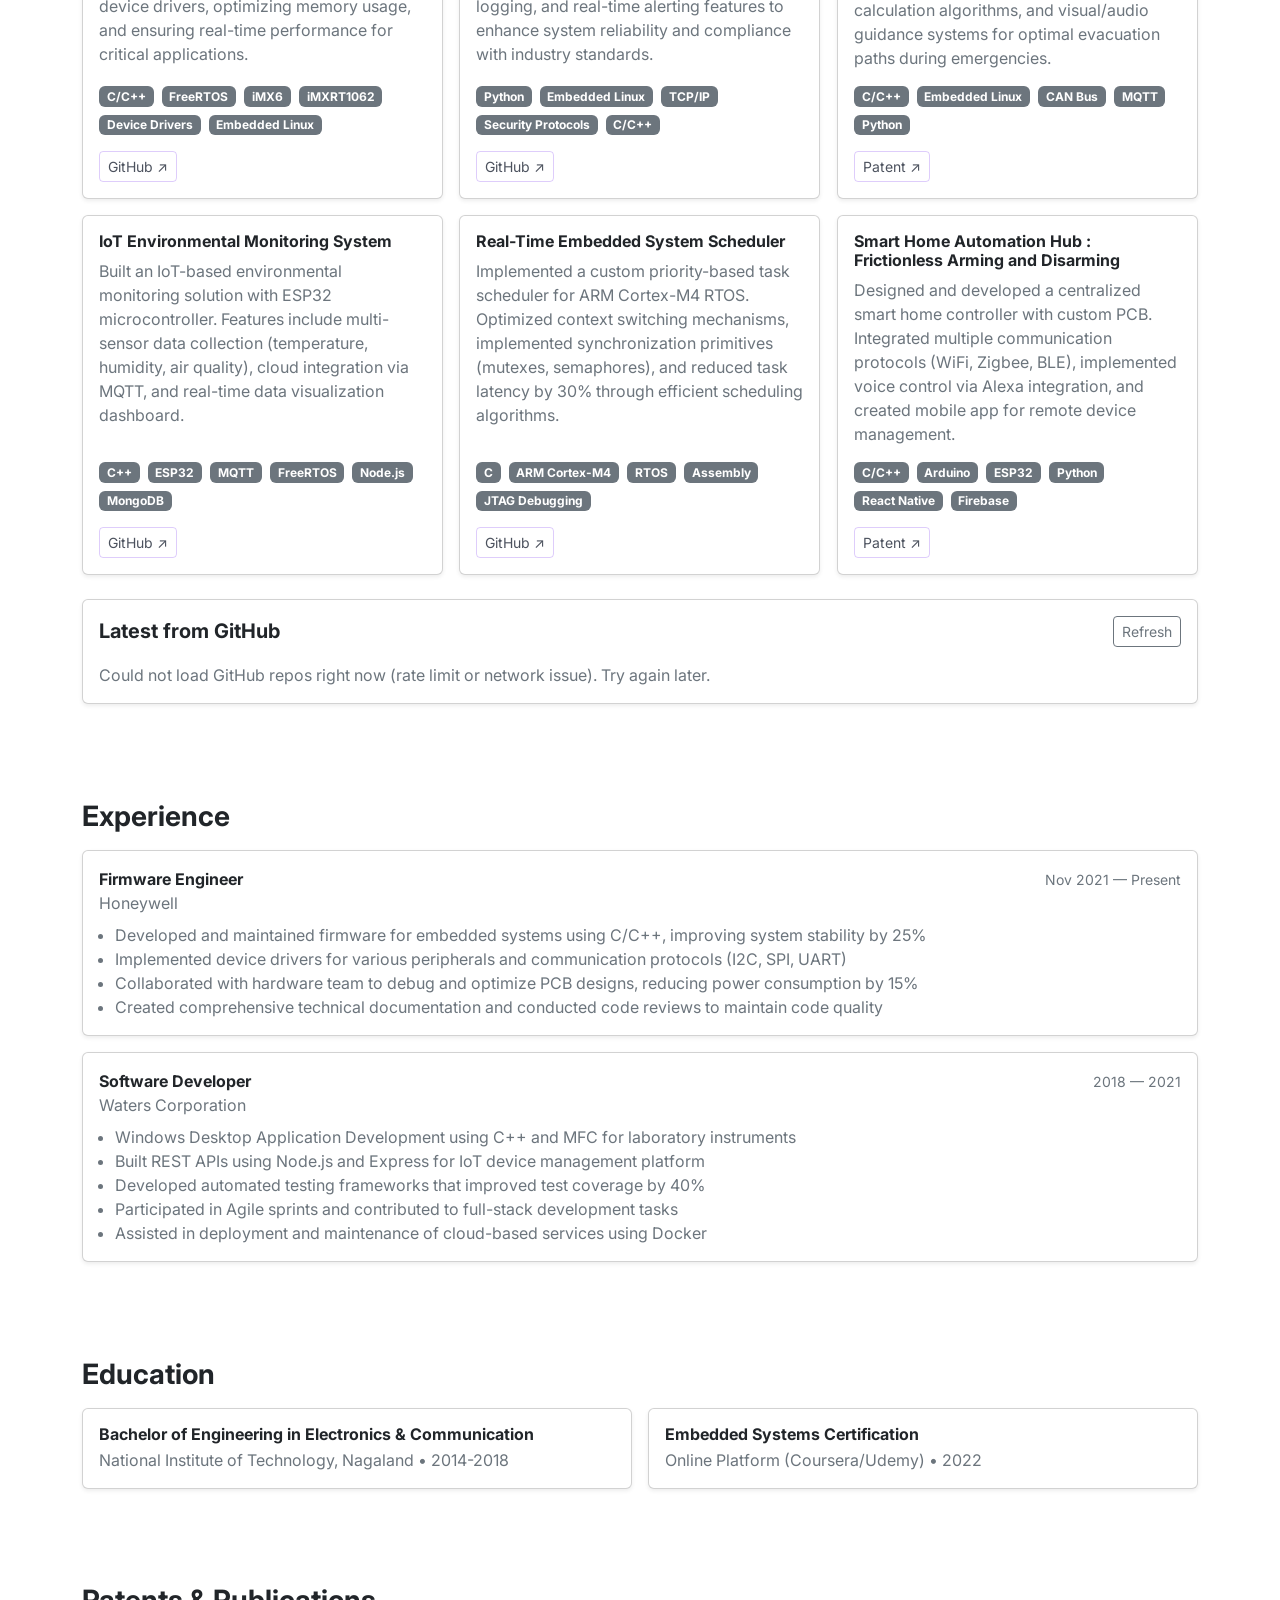
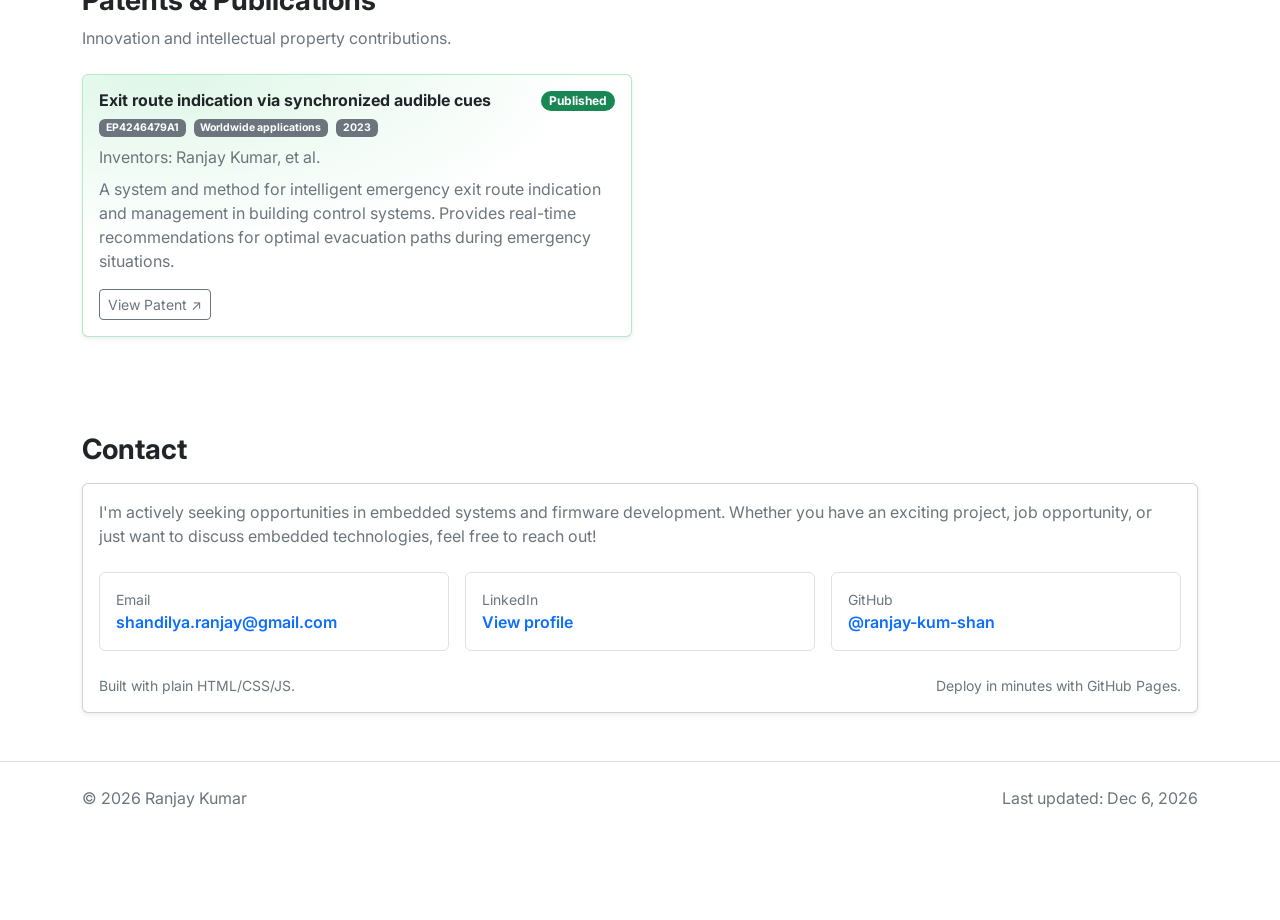
==== commit d1a62ca1: "Add files via upload" ====
--- a/index.html
+++ b/index.html
@@ -234,6 +234,9 @@
     <span aria-hidden="true">↑</span>
   </button>
 
+  <!-- Mobile swipe navigation (rendered by script.js) -->
+  <nav id="sectionCards" class="section-cards" aria-label="Swipe between sections"></nav>
+
   <script src="https://cdn.jsdelivr.net/npm/bootstrap@5.3.3/dist/js/bootstrap.bundle.min.js" integrity="sha384-YvpcrYf0tY3lHB60NNkmXc5s9fDVZLESaAA55NDzOxhy9GkcIdslK1eN7N6jIeHz" crossorigin="anonymous"></script>
   <script src="profile.js"></script>
   <script src="script.js"></script>
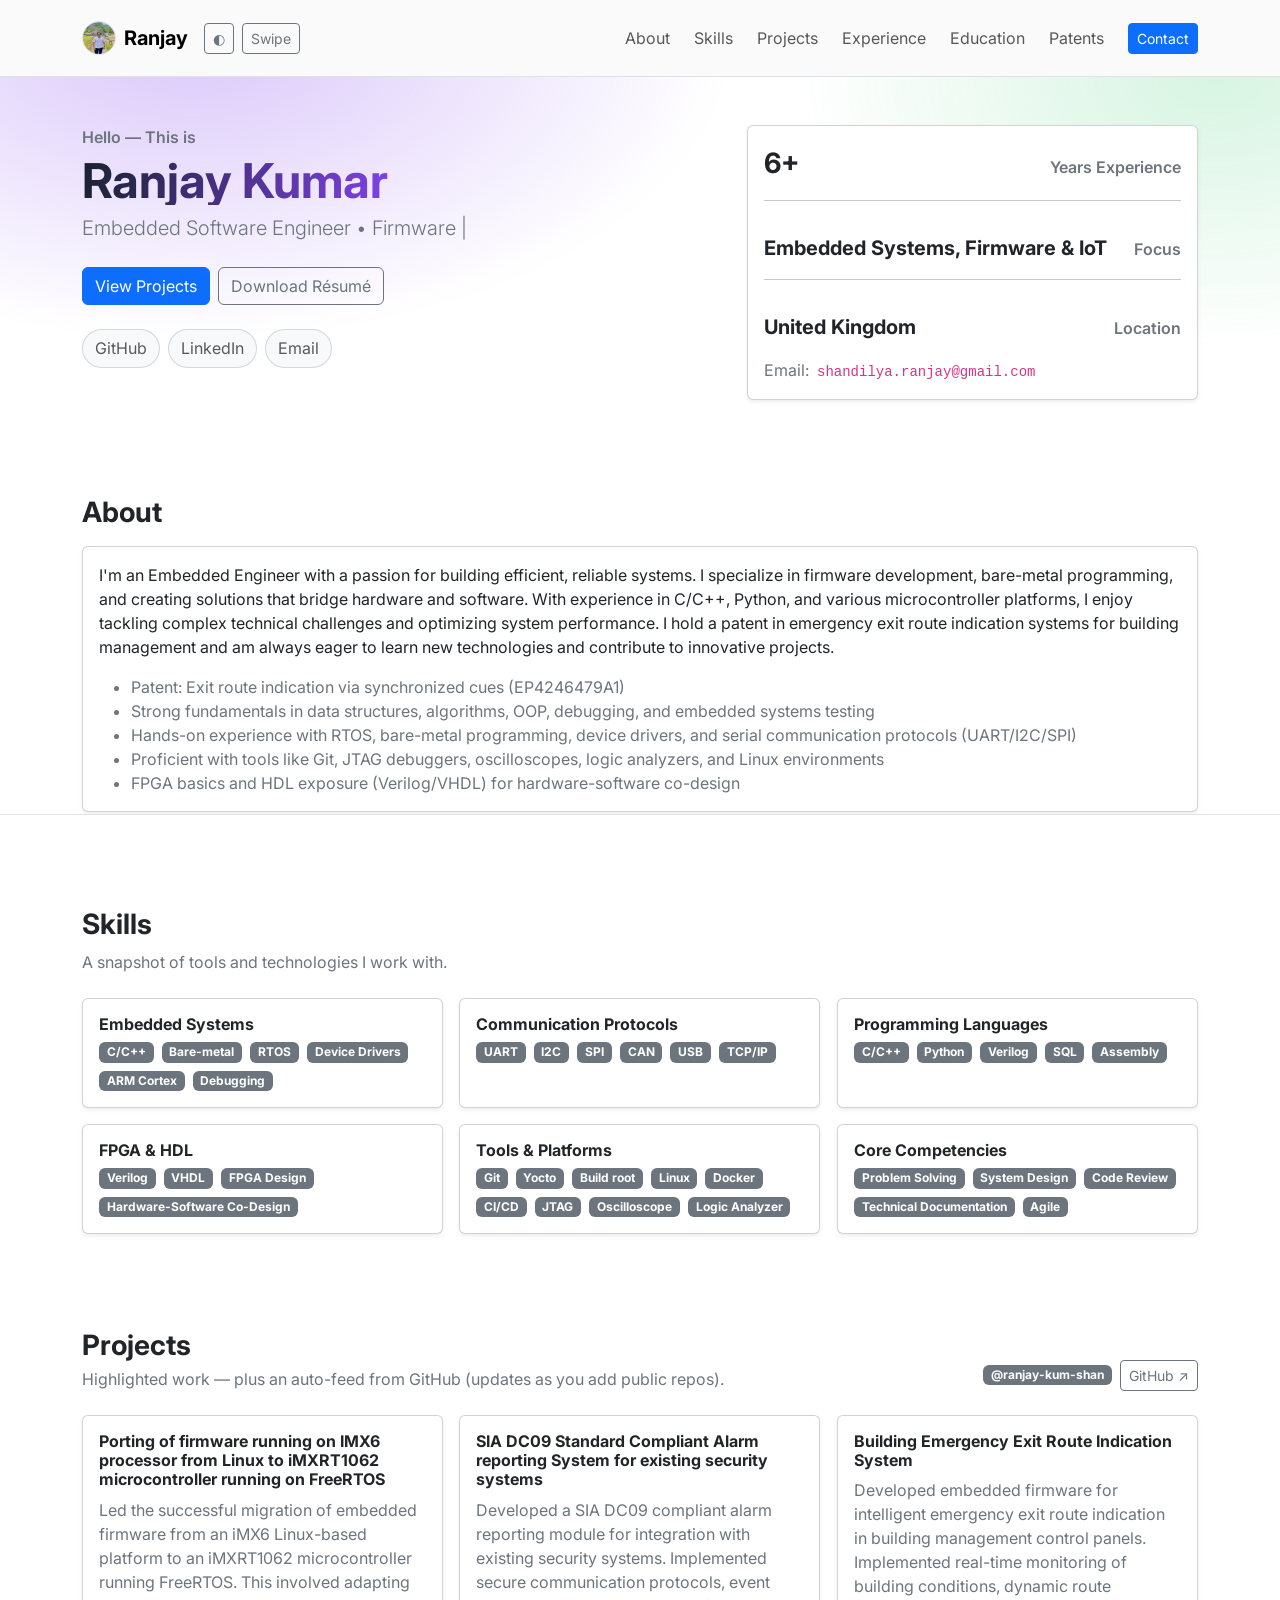
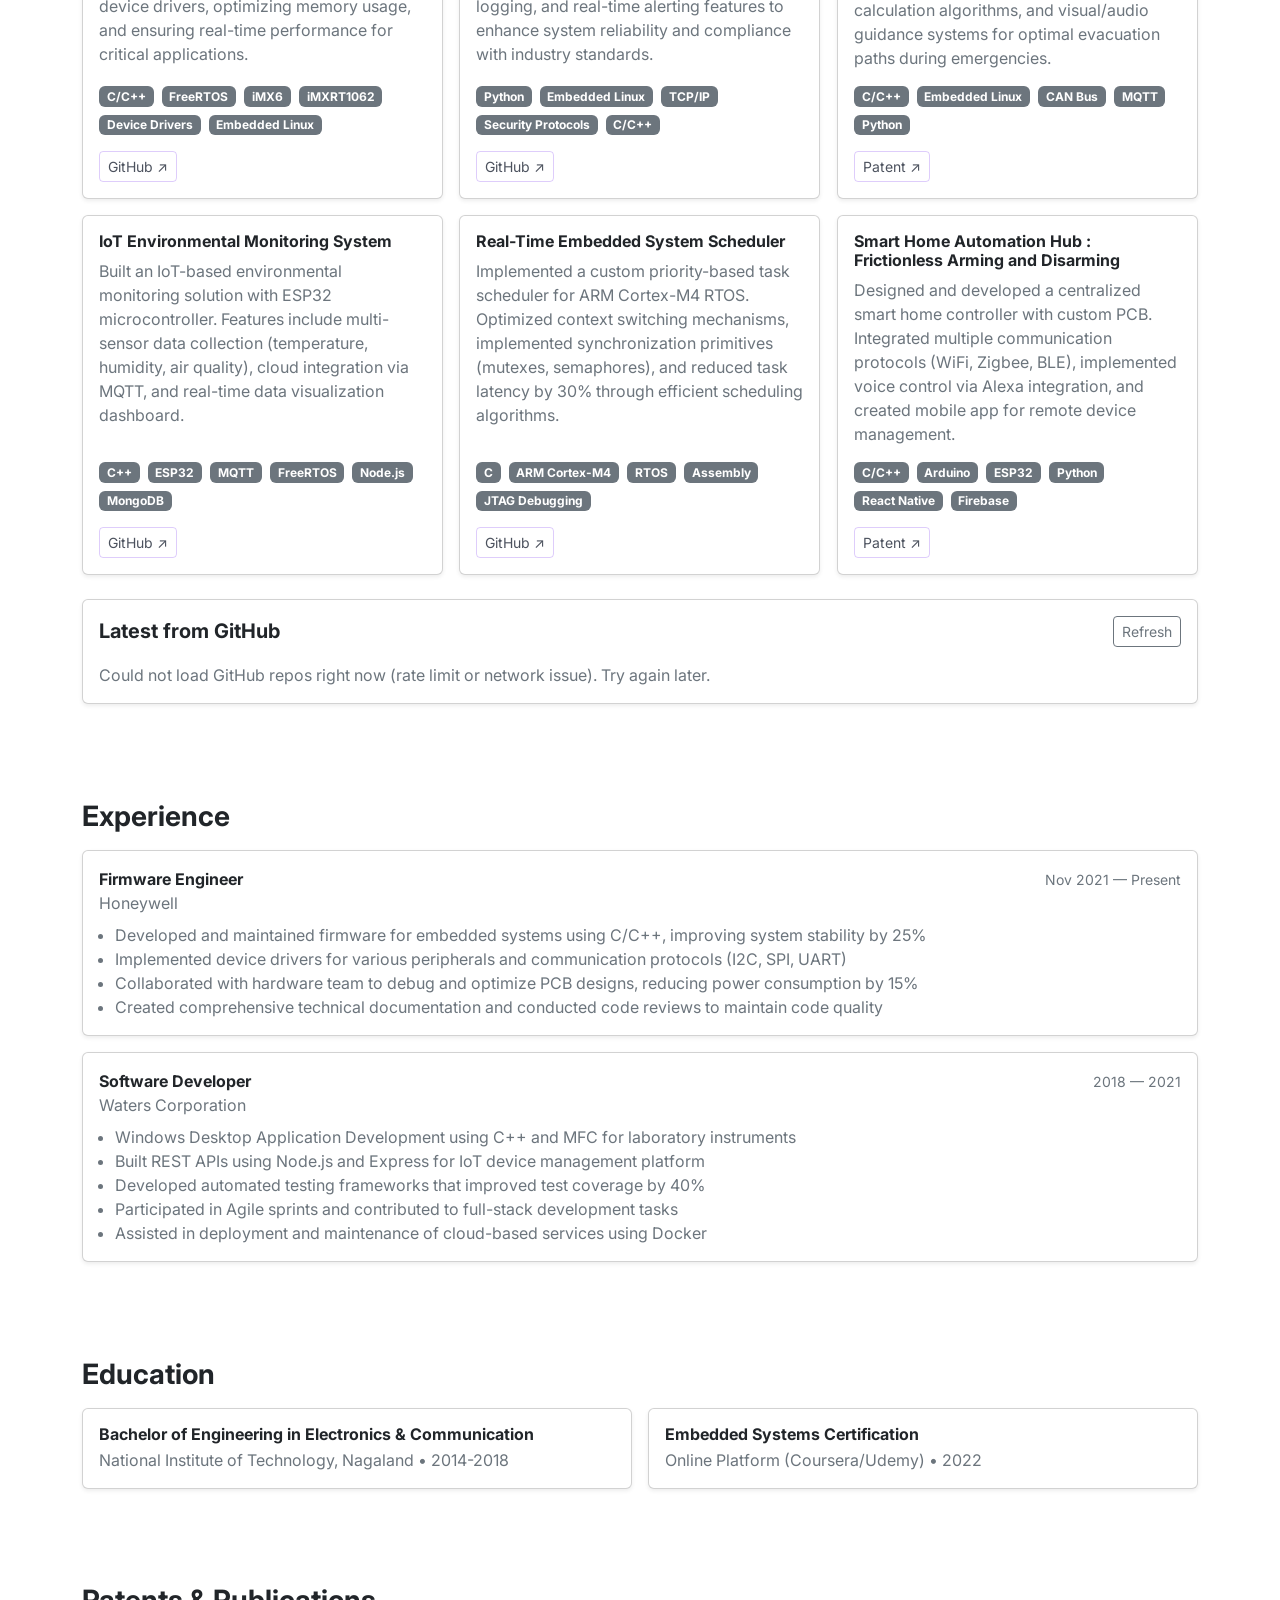
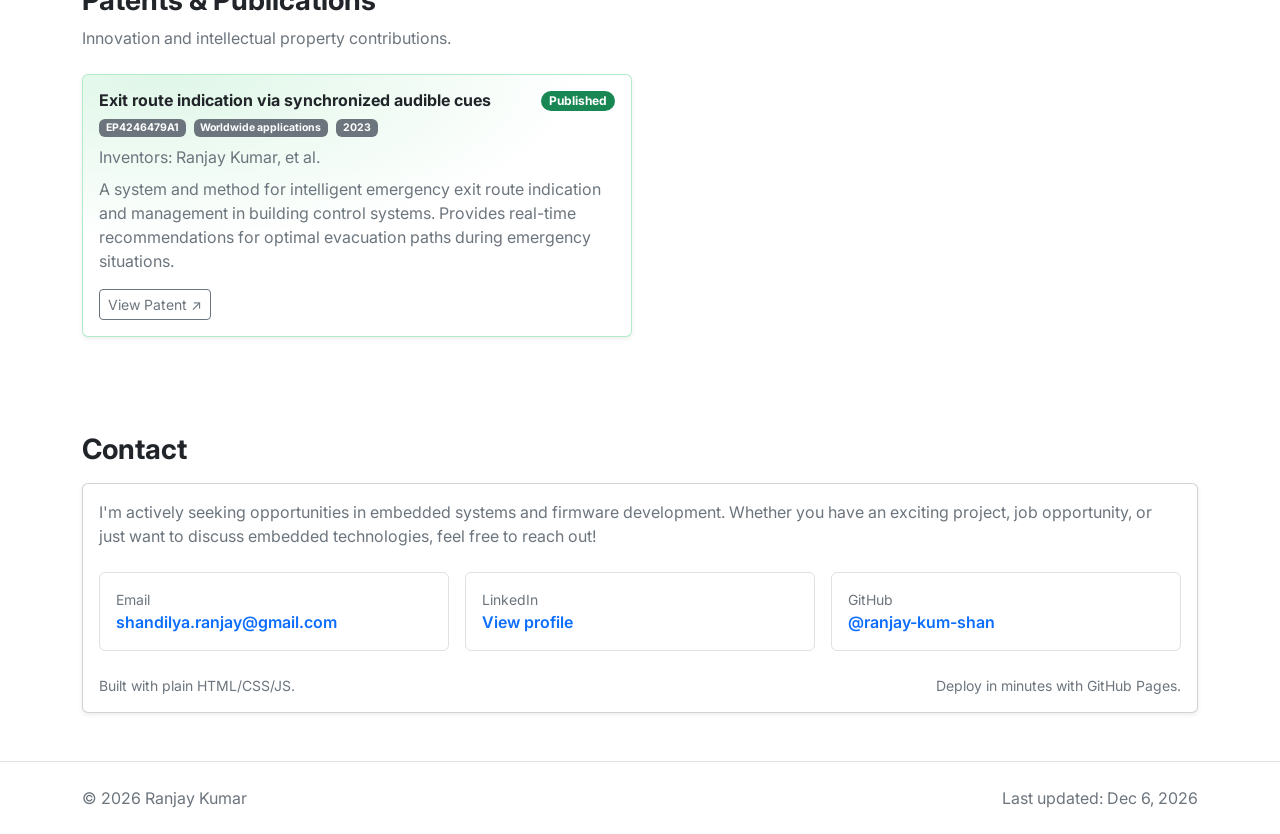
==== commit 8c4d3c9b: "Add files via upload" ====
--- a/index.html
+++ b/index.html
@@ -39,6 +39,10 @@
         <div class="d-flex align-items-center gap-2">
           <button id="themeToggle" class="btn btn-outline-secondary btn-sm" type="button" aria-label="Toggle theme" title="Toggle theme">
             <span class="theme-icon" aria-hidden="true">◐</span>
+          </button>
+
+          <button id="swipeModeToggle" class="btn btn-outline-secondary btn-sm" type="button" aria-pressed="false" aria-label="Toggle swipe mode" title="Swipe mode">
+            Swipe
           </button>
 
           <button class="navbar-toggler" type="button" data-bs-toggle="collapse" data-bs-target="#primaryNav" aria-controls="primaryNav" aria-expanded="false" aria-label="Toggle navigation">
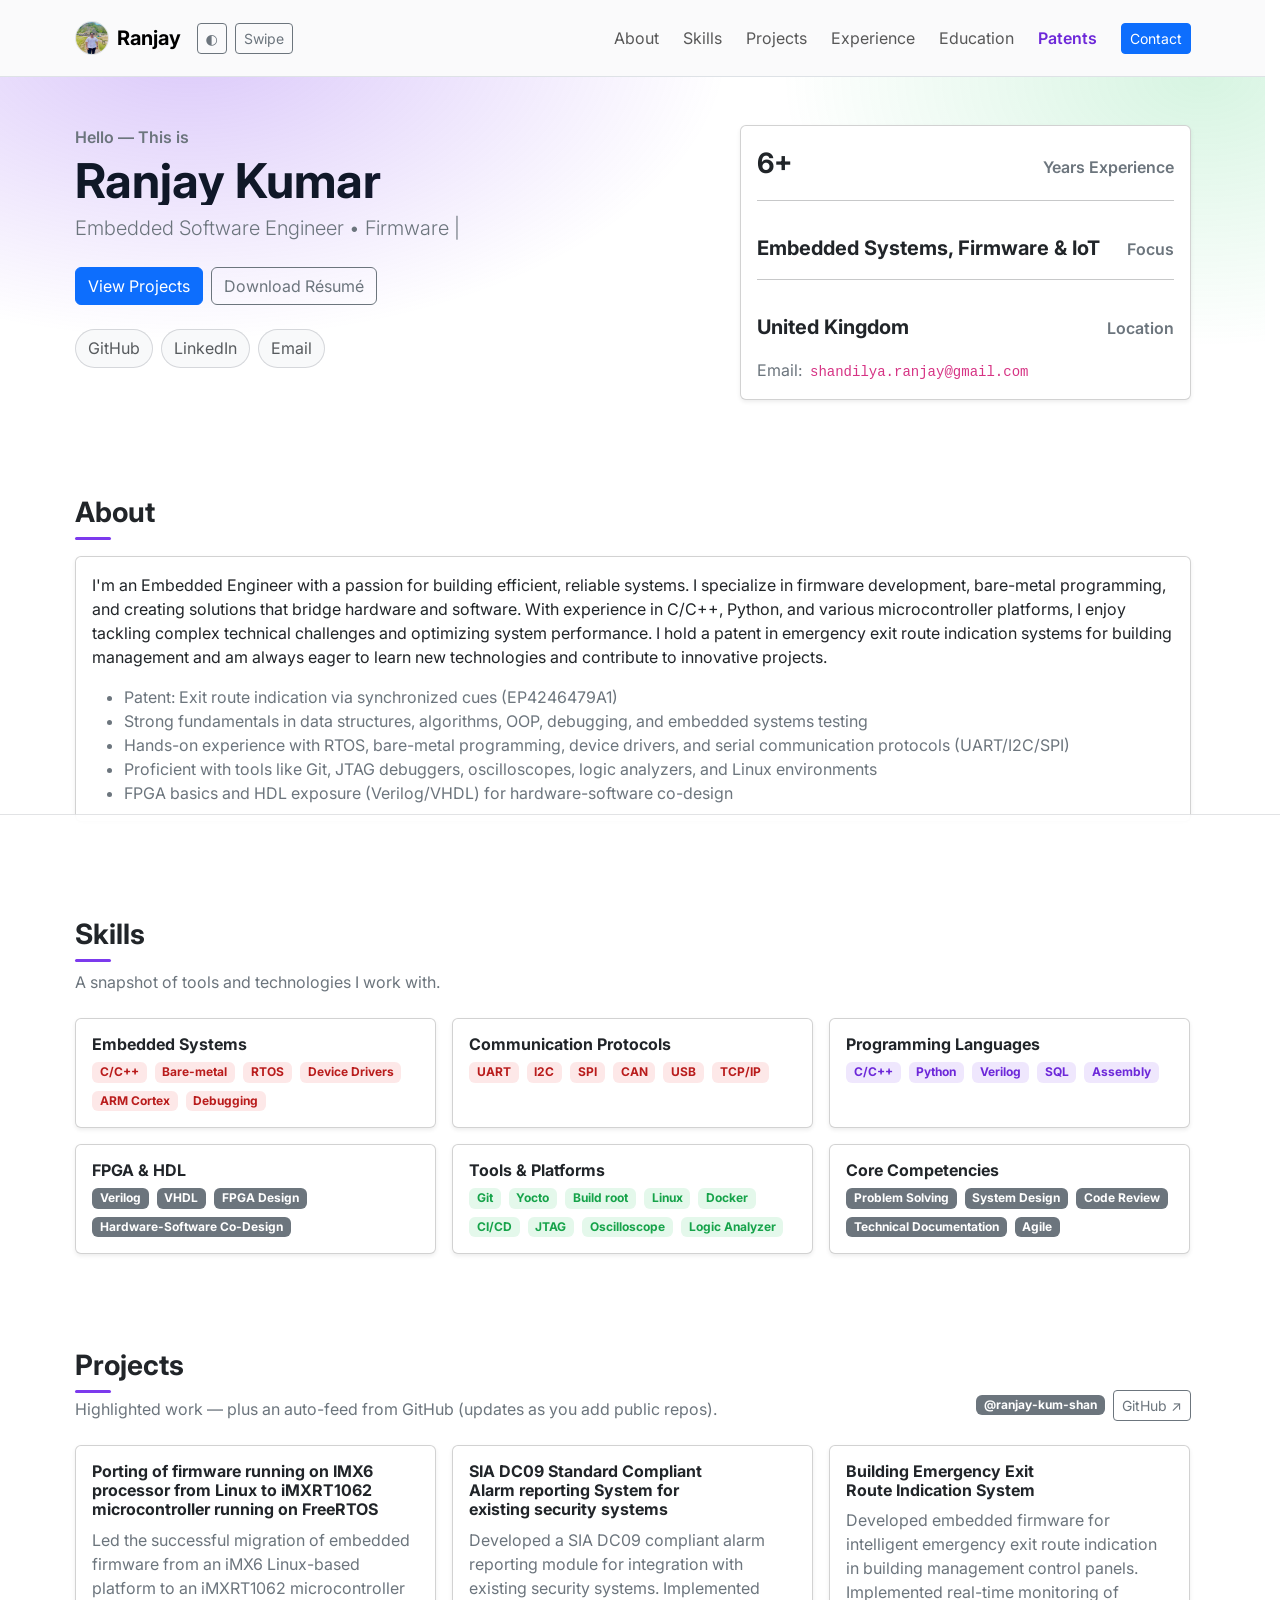
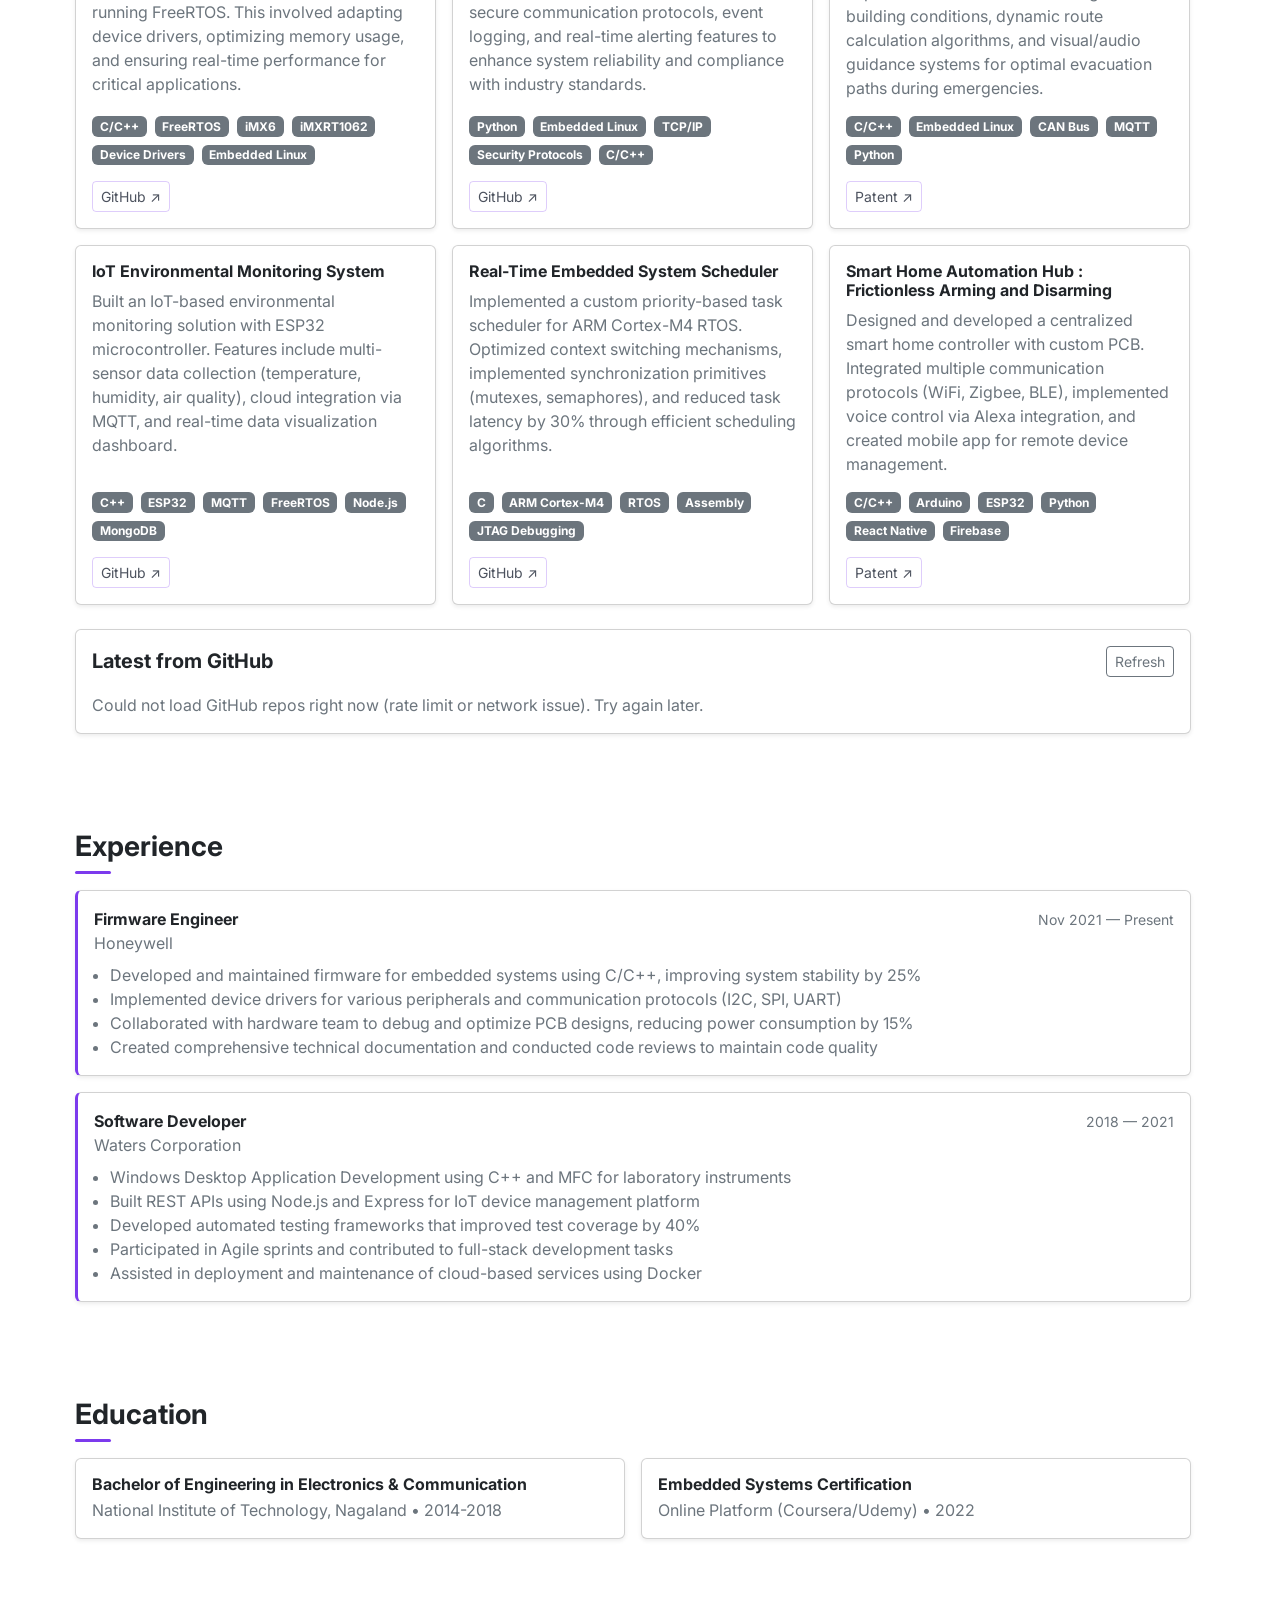
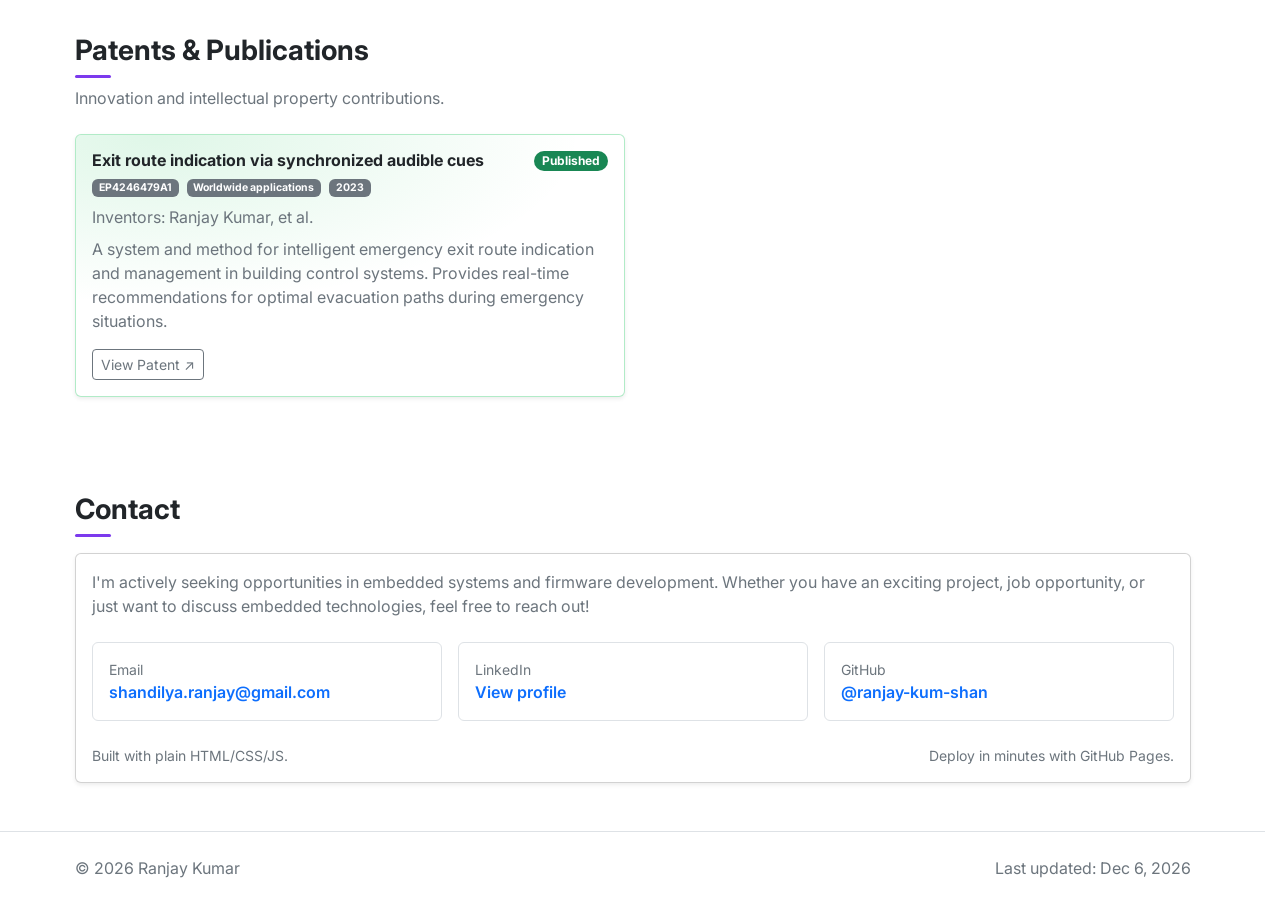
==== commit 6d59f50b: "Add section titles, active nav, and UI polish Add a reusable section-title class to page headings, e" ====
--- a/index.html
+++ b/index.html
@@ -121,7 +121,7 @@
 
     <section id="about" class="py-5">
       <div class="container">
-        <h2 class="h3 fw-bold mb-3">About</h2>
+        <h2 class="h3 fw-bold mb-3 section-title">About</h2>
         <div class="card shadow-sm">
           <div class="card-body">
             <p class="mb-3" id="aboutText"></p>
@@ -133,7 +133,7 @@
 
     <section id="skills" class="py-5">
       <div class="container">
-        <h2 class="h3 fw-bold mb-2">Skills</h2>
+        <h2 class="h3 fw-bold mb-2 section-title">Skills</h2>
         <p class="text-secondary mb-4">A snapshot of tools and technologies I work with.</p>
         <div class="row g-3" id="skillsGrid"></div>
       </div>
@@ -143,7 +143,7 @@
       <div class="container">
         <div class="d-flex flex-wrap justify-content-between align-items-end gap-2 mb-4">
           <div>
-            <h2 class="h3 fw-bold mb-1">Projects</h2>
+            <h2 class="h3 fw-bold mb-1 section-title">Projects</h2>
             <p class="text-secondary mb-0">Highlighted work — plus an auto-feed from GitHub (updates as you add public repos).</p>
           </div>
           <div class="d-flex flex-wrap gap-2 align-items-center">
@@ -169,21 +169,21 @@
 
     <section id="experience" class="py-5">
       <div class="container">
-        <h2 class="h3 fw-bold mb-3">Experience</h2>
+        <h2 class="h3 fw-bold mb-3 section-title">Experience</h2>
         <div class="vstack gap-3" id="experienceTimeline"></div>
       </div>
     </section>
 
     <section id="education" class="py-5">
       <div class="container">
-        <h2 class="h3 fw-bold mb-3">Education</h2>
+        <h2 class="h3 fw-bold mb-3 section-title">Education</h2>
         <div class="row g-3" id="educationGrid"></div>
       </div>
     </section>
 
     <section id="patents" class="py-5">
       <div class="container">
-        <h2 class="h3 fw-bold mb-2">Patents & Publications</h2>
+        <h2 class="h3 fw-bold mb-2 section-title">Patents & Publications</h2>
         <p class="text-secondary mb-4">Innovation and intellectual property contributions.</p>
         <div class="row g-3" id="patentsGrid"></div>
       </div>
@@ -191,7 +191,7 @@
 
     <section id="contact" class="py-5">
       <div class="container">
-        <h2 class="h3 fw-bold mb-3">Contact</h2>
+        <h2 class="h3 fw-bold mb-3 section-title">Contact</h2>
         <div class="card shadow-sm">
           <div class="card-body">
             <p class="text-secondary mb-4" id="contactBlurb"></p>
